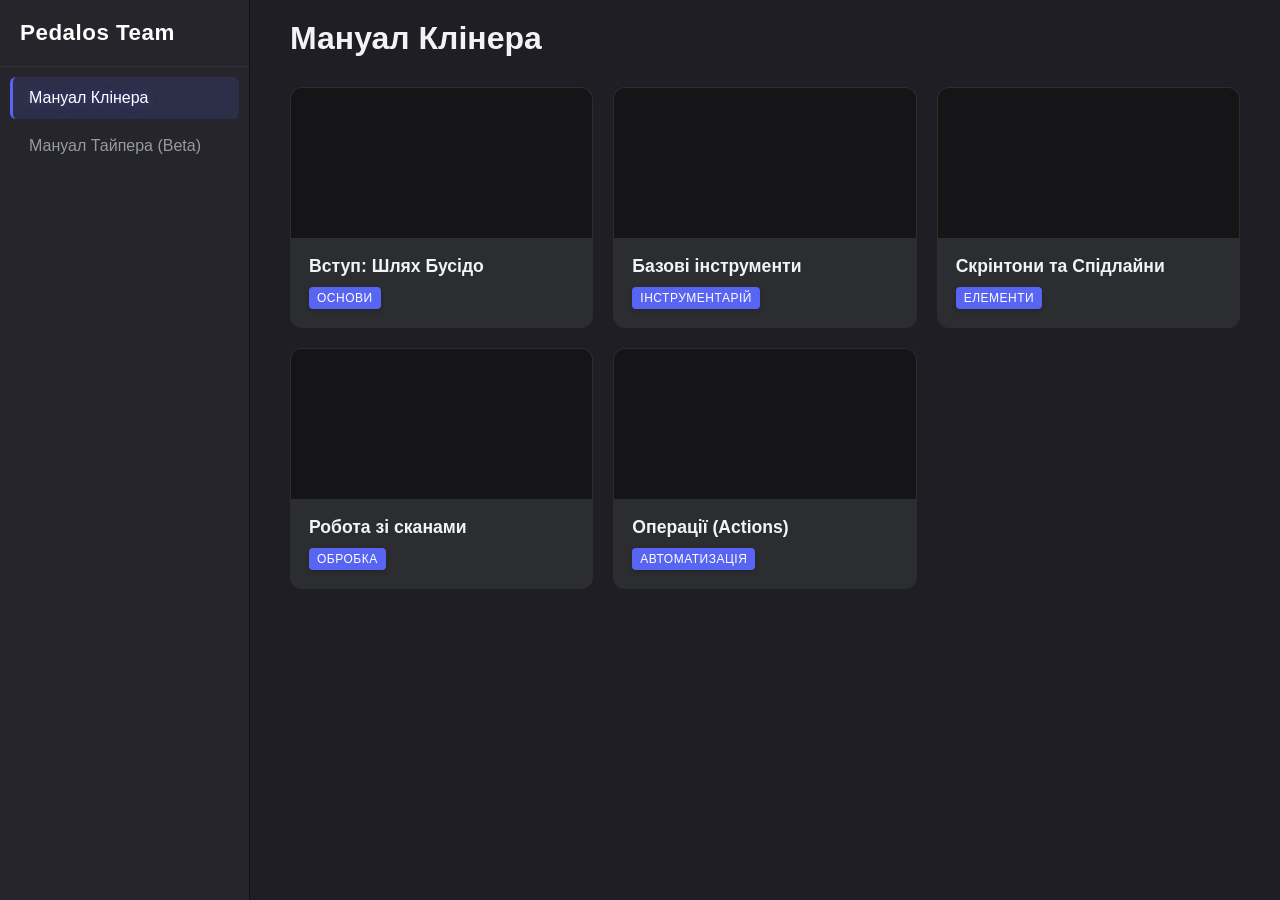
==== index.html @ a21ffb4d "Add files via upload" ====
<!DOCTYPE html>
<html lang="uk">
<head>
    <meta charset="UTF-8">
    <meta name="viewport" content="width=device-width, initial-scale=1.0">
    <!-- ПРАВКА: Заголовок вкладки -->
    <title>Мануал ЧБ-Клінерів</title>
    <link rel="stylesheet" href="style.css">
</head>
<body>

    <div class="app-container">
        <!-- Ліва панель -->
        <aside class="sidebar">
            <div class="sidebar-header">
                <!-- ПРАВКА: Назва команди -->
                <h2>Pedalos Team</h2>
            </div>
            <nav id="role-list" class="nav-list">
                <!-- Сюди JS додасть: "Мануал Клінера", "Мануал Тайпера" і т.д. -->
            </nav>
        </aside>

        <!-- Головна область -->
        <main class="main-content">
            <header class="top-bar">
                <h1 id="page-title">Оберіть мануал зліва</h1>
            </header>
            
            <div id="guides-grid" class="cards-grid">
                <!-- Картки розділів (Вступ, Інструменти) з'являться тут -->
            </div>
        </main>
    </div>

    <!-- Модальне вікно -->
    <div id="guide-modal" class="modal-overlay hidden">
        <div class="modal-window">
            <button class="close-btn" onclick="closeModal()">✕</button>
            <div class="modal-content" id="modal-body">
                <!-- Контент -->
            </div>
        </div>
    </div>

    <script>
        // ==========================================
        // БАЗА ДАНИХ (Оновлена структура)
        // ==========================================
        
        // Тут ми описуємо самі Ролі (щоб кнопки в меню гарно називалися)
        const rolesConfig = {
            'cleaner': 'Мануал Клінера',
            'typer': 'Мануал Тайпера (Beta)', // Приклад масштабування
            'translator': 'Мануал Перекладача (Beta)' // Приклад
        };

        const guidesData = [
            // --- ГАЙДИ ДЛЯ КЛІНЕРА ---
            {
                id: 1,
                role: 'cleaner', // ЦЕЙ ПАРАМЕТР ВИЗНАЧАЄ, В ЯКІЙ ВКЛАДЦІ БУДЕ ГАЙД
                title: "Вступ: Шлях Бусідо",
                category: "Основи",
                previewImage: "intro_preview.png", 
                content: [
                    // ПРАВКА: Заголовок у контенті
                    { type: 'header', text: "Мануал ЧБ-Клінерів" },
                    { type: 'text', text: "Вітаю тебе на шляху бусідо сучасності! Цей мануал створено, щоб спростити твоє навчання мистецтву ретуші чорно-білих сторінок." },
                    // ПРАВКА: Автори
                    { type: 'info', text: "Автори: Forgolka, Gemini 3 Pro" },
                    { type: 'subheader', text: "Зміст курсу:" },
                    { type: 'list', items: [
                        "Базові інструменти",
                        "Базові елементи (скрінтони, спідлайни)",
                        "Робота зі сканами",
                        "Операції (Actions)"
                    ]}
                ]
            },
            {
                id: 2,
                role: 'cleaner',
                title: "Базові інструменти",
                category: "Інструментарій",
                previewImage: "tools_preview.png",
                content: [
                    { type: 'header', text: "Базові інструменти Photoshop" },
                    { type: 'text', text: "Тут зібрані основні інструменти, необхідні для кліну. При наведенні курсору на інструмент у Photoshop відображається його гаряча клавіша." },
                    
                    { type: 'subheader', text: "Переміщення та Трансформація" },
                    { type: 'image', src: "tool_move.png", alt: "Інструмент переміщення" },
                    { type: 'text', text: "Використовується для копіювання елементів (через Alt) та їх переміщення." },
                    { type: 'text', text: "<b>Ctrl+T</b> — вмикає вільне трансформування (поворот, розтягування)." },

                    { type: 'subheader', text: "Виділення" },
                    { type: 'image', src: "tool_select.png", alt: "Інструменти виділення" },
                    { type: 'text', text: "Прямокутна область, Ласо, Чарівна паличка. Використовуються для обмеження робочої області або копіювання ділянок." },

                    { type: 'subheader', text: "Пензлі та Штамп" },
                    { type: 'image', src: "tool_brush.png", alt: "Пензель" },
                    { type: 'text', text: "Рекомендуємо змінити гарячу клавішу пензля на <b>A</b>. Використовуйте жорсткий круглий пензель та пензель з рваними краями." },
                    
                    { type: 'subheader', text: "Штамп (S)" },
                    { type: 'image', src: "tool_stamp.png", alt: "Штамп" },
                    { type: 'text', text: "Базовий інструмент. Затисніть Alt, щоб взяти зразок, і малюйте, щоб закрити текст або відновити фон." }
                ]
            },
             {
                id: 3,
                role: 'cleaner',
                title: "Скрінтони та Спідлайни",
                category: "Елементи",
                previewImage: "screentone_preview.png",
                content: [
                     { type: 'header', text: "Робота зі Скрінтонами" },
                    { type: 'text', text: "Скрінтони — це візерунки з крапок, що створюють ілюзію сірого кольору. Головне правило: якщо скрінтон дрібний, його можна замінити градієнтом. Якщо великий — треба відновлювати візерунок." },
                    { type: 'subheader', text: "Як відновлювати:" },
                    { type: 'list', items: [
                        "1. Затиснути Alt і вибрати зразок цілого скрінтону.",
                        "2. Зміститися на потрібну відстань.",
                        "3. Зафарбовувати, періодично відпускаючи кнопку миші."
                    ]},
                    { type: 'image', src: "screentone_example.png", alt: "Приклад скрінтону" },

                    { type: 'header', text: "Спідлайни (Лінії руху)" },
                    { type: 'text', text: "Лінії для передачі динаміки. Найпростіший спосіб — використовувати інструмент 'Лінія' в режимі пікселів." },
                    { type: 'image', src: "speedlines_example.png", alt: "Спідлайни" },
                    { type: 'text', text: "Алгоритм: Зафарбувати текст білим -> Виділити область -> Створити новий шар -> Малювати лінії інструментом Line Tool." }
                ]
            },
            {
                id: 4,
                role: 'cleaner',
                title: "Робота зі сканами",
                category: "Обробка",
                previewImage: "scans_preview.png",
                content: [
                    { type: 'header', text: "Підготовка сторінки (Levels)" },
                    { type: 'text', text: "Щоб зробити чорний колір насиченим, а білий — чистим без шуму, використовуємо 'Рівні' (Levels)." },
                    { type: 'list', items: [
                        "1. Переведіть зображення в режим Grayscale (Градації сірого).",
                        "2. Відкрийте Levels (Ctrl+L).",
                        "3. Підтягніть чорний повзунок (лівий) вправо, щоб затемнити тіні.",
                        "4. Підтягніть білий повзунок (правий) вліво, щоб прибрати 'бруд' на папері."
                    ]},
                    { type: 'image', src: "levels_settings.png", alt: "Налаштування рівнів" }
                ]
            },
            {
                id: 5,
                role: 'cleaner',
                title: "Операції (Actions)",
                category: "Автоматизація",
                previewImage: "actions_preview.png",
                content: [
                    { type: 'header', text: "Прискорення роботи" },
                    { type: 'text', text: "Операції дозволяють записати послідовність дій і виконувати їх однією кнопкою (наприклад, F2)." },
                    { type: 'subheader', text: "Корисні операції:" },
                    { type: 'list', items: [
                        "<b>Bubble Mask:</b> Швидке очищення баблу від сміття після виділення чарівною паличкою.",
                        "<b>Levels:</b> Автоматичне застосування налаштувань контрасту.",
                        "<b>Save & Close:</b> Збереження і закриття файлу."
                    ]},
                    { type: 'image', src: "actions_panel.png", alt: "Панель операцій" }
                ]
            },

            // --- ПРИКЛАД: ГАЙДИ ДЛЯ ТАЙПЕРА (Щоб показати, як це працює) ---
            {
                id: 101,
                role: 'typer',
                title: "Вступ до Тайпу",
                category: "Основи",
                previewImage: "",
                content: [
                    { type: 'header', text: "Мануал Тайпера" },
                    { type: 'text', text: "Тут буде гайд про шрифти." }
                ]
            }
        ];

        // ==========================================
        // ЛОГІКА РОБОТИ
        // ==========================================

        const gridContainer = document.getElementById('guides-grid');
        const modal = document.getElementById('guide-modal');
        const modalBody = document.getElementById('modal-body');
        const navList = document.getElementById('role-list');
        const pageTitle = document.getElementById('page-title');

        // 1. Рендер навігації (РОЛІ)
        function renderNav() {
            // Отримуємо унікальні ролі, які є в базі даних
            const availableRoles = [...new Set(guidesData.map(g => g.role))];
            
            availableRoles.forEach(roleKey => {
                const btn = document.createElement('div');
                btn.className = 'nav-item';
                // Беремо красиву назву з конфігу, або просто ключ, якщо назви немає
                btn.textContent = rolesConfig[roleKey] || roleKey;
                btn.onclick = () => selectRole(roleKey, btn);
                
                // Якщо це клінер, робимо активним за замовчуванням
                if (roleKey === 'cleaner') {
                    selectRole('cleaner', btn);
                }
                
                navList.appendChild(btn);
            });
        }

        // 2. Вибір ролі і рендер сітки
        function selectRole(roleKey, btnElement) {
            // Оновлюємо заголовок
            pageTitle.textContent = rolesConfig[roleKey];

            // Підсвітка активної кнопки в меню
            document.querySelectorAll('.nav-item').forEach(el => el.classList.remove('active'));
            if(btnElement) btnElement.classList.add('active');
            else {
                // Якщо функція викликана вручну (при старті), шукаємо кнопку по тексту
                const btns = document.querySelectorAll('.nav-item');
                btns.forEach(b => {
                    if(b.textContent === rolesConfig[roleKey]) b.classList.add('active');
                });
            }

            // Фільтруємо гайди тільки для цієї ролі
            const roleGuides = guidesData.filter(g => g.role === roleKey);
            renderGrid(roleGuides);
        }

        // 3. Рендер карток
        function renderGrid(guides) {
            gridContainer.innerHTML = '';
            
            guides.forEach(guide => {
                const card = document.createElement('div');
                card.className = 'card';
                card.onclick = () => openGuide(guide);
                
                const imgHtml = guide.previewImage 
                    ? `<img src="${guide.previewImage}" alt="${guide.title}" onerror="this.style.display='none'">` 
                    : `<div class="card-placeholder"></div>`;

                card.innerHTML = `
                    <div class="card-image">
                        ${imgHtml}
                    </div>
                    <div class="card-content">
                        <h3 class="card-title">${guide.title}</h3>
                        <span class="card-tag">${guide.category}</span>
                    </div>
                `;
                gridContainer.appendChild(card);
            });
        }

        // 4. Відкриття модального вікна
        function openGuide(guide) {
            modalBody.innerHTML = ''; 
            
            guide.content.forEach(block => {
                let element;
                if (block.type === 'header') {
                    element = document.createElement('h1');
                    element.textContent = block.text;
                } else if (block.type === 'subheader') {
                    element = document.createElement('h2');
                    element.textContent = block.text;
                } else if (block.type === 'text') {
                    element = document.createElement('p');
                    element.innerHTML = block.text;
                } else if (block.type === 'info') {
                    element = document.createElement('div');
                    element.className = 'info-box';
                    element.textContent = block.text;
                } else if (block.type === 'image') {
                    element = document.createElement('img');
                    element.src = block.src;
                    element.className = 'guide-img';
                    element.onerror = function() { this.src = "https://placehold.co/600x300?text=Зображення"; }
                } else if (block.type === 'list') {
                    element = document.createElement('ul');
                    block.items.forEach(item => {
                        const li = document.createElement('li');
                        li.textContent = item;
                        element.appendChild(li);
                    });
                }
                if (element) modalBody.appendChild(element);
            });

            modal.classList.remove('hidden');
            document.body.style.overflow = 'hidden';
        }

        function closeModal() {
            modal.classList.add('hidden');
            document.body.style.overflow = 'auto';
        }

        // Ініціалізація
        renderNav();
        // (Клінер вибирається автоматично всередині renderNav)

        modal.onclick = (e) => {
            if (e.target === modal) closeModal();
        }
    </script>
</body>
</html>
---- style.css ----
:root {
    --bg-app: #1e1e24;
    --bg-sidebar: #25252b;
    --bg-card: #2b2d31;
    --bg-modal: #313338;
    --text-main: #f2f3f5;
    --text-muted: #949ba4;
    --accent: #5865f2;     /* Основний колір (Blurple) */
    --accent-glow: rgba(88, 101, 242, 0.6); /* Колір для світіння */
    --radius: 12px;
}

* {
    box-sizing: border-box;
    margin: 0;
    padding: 0;
    font-family: 'Segoe UI', Tahoma, Geneva, Verdana, sans-serif;
}

body {
    background-color: var(--bg-app);
    color: var(--text-main);
    height: 100vh;
    overflow: hidden;
}

.app-container {
    display: flex;
    height: 100%;
}

/* Sidebar */
.sidebar {
    width: 250px;
    background-color: var(--bg-sidebar);
    display: flex;
    flex-direction: column;
    border-right: 1px solid #111;
    flex-shrink: 0;
}

.sidebar-header {
    padding: 20px;
    border-bottom: 1px solid #333;
}
/* ПРАВКА: Стиль заголовка Pedalos Team */
.sidebar-header h2 {
    font-size: 1.4rem;
    font-weight: 800;
    color: #fff;
    letter-spacing: 0.5px;
}

.nav-list {
    padding: 10px;
    overflow-y: auto;
}

.nav-item {
    padding: 12px 16px;
    margin-bottom: 6px;
    border-radius: 6px;
    cursor: pointer;
    color: var(--text-muted);
    font-weight: 500;
    transition: all 0.2s ease;
    border-left: 3px solid transparent;
}

.nav-item:hover {
    background-color: rgba(255,255,255,0.05);
    color: var(--text-main);
}

.nav-item.active {
    background-color: rgba(88, 101, 242, 0.15);
    color: #fff;
    border-left: 3px solid var(--accent);
    text-shadow: 0 0 10px rgba(88, 101, 242, 0.4); /* Легке світіння тексту активної вкладки */
}

/* Main Content */
.main-content {
    flex-grow: 1;
    padding: 20px 40px;
    overflow-y: auto;
}

.top-bar {
    margin-bottom: 30px;
}

#page-title {
    font-size: 2rem;
    font-weight: 700;
}

/* --- GLOWING CARDS (ОНОВЛЕНО) --- */
.cards-grid {
    display: grid;
    grid-template-columns: repeat(auto-fill, minmax(280px, 1fr));
    gap: 20px;
}

.card {
    background-color: var(--bg-card);
    border-radius: var(--radius);
    overflow: hidden;
    cursor: pointer;
    border: 1px solid transparent; /* Рамка для майбутнього світіння */
    
    /* Анімація переходу для всіх властивостей */
    transition: transform 0.3s cubic-bezier(0.25, 0.8, 0.25, 1), 
                box-shadow 0.3s ease,
                border-color 0.3s ease;
    
    position: relative;
    z-index: 1;
}

/* Ефект наведення (СВІТІННЯ) */
.card:hover {
    transform: translateY(-6px); /* Піднімається вище */
    z-index: 2;
    
    /* Основна магія світіння */
    border-color: var(--accent);
    box-shadow: 
        0 10px 20px rgba(0,0,0,0.3), /* Тінь знизу */
        0 0 15px var(--accent-glow), /* Внутрішнє/зовнішнє світіння кольором акценту */
        0 0 30px rgba(88, 101, 242, 0.2); /* Далеке розсіяне світіння */
}

.card-image {
    height: 150px;
    background-color: #1a1a1d;
    display: flex;
    align-items: center;
    justify-content: center;
    overflow: hidden;
    position: relative;
}

.card-image::after {
    /* Легке затемнення картинки, яке зникає при наведенні */
    content: '';
    position: absolute;
    top: 0; left: 0; right: 0; bottom: 0;
    background: rgba(0,0,0,0.2);
    transition: 0.3s;
}

.card:hover .card-image::after {
    background: rgba(0,0,0,0);
}

.card-image img {
    width: 100%;
    height: 100%;
    object-fit: cover;
}

.card-content {
    padding: 18px;
}

.card-title {
    font-size: 1.1rem;
    margin-bottom: 10px;
    font-weight: 600;
}

.card-tag {
    font-size: 0.75rem;
    text-transform: uppercase;
    letter-spacing: 0.5px;
    color: #fff;
    background: var(--accent);
    padding: 4px 8px;
    border-radius: 4px;
    display: inline-block;
    box-shadow: 0 2px 5px rgba(0,0,0,0.2);
}

/* Modal */
.modal-overlay {
    position: fixed;
    top: 0; left: 0; width: 100%; height: 100%;
    background: rgba(0, 0, 0, 0.8);
    display: flex; align-items: center; justify-content: center;
    z-index: 1000;
    backdrop-filter: blur(8px); /* Сильніший блюр фону */
    opacity: 1; transition: opacity 0.3s;
}

.modal-overlay.hidden {
    opacity: 0; pointer-events: none;
}

.modal-window {
    width: 850px;
    max-width: 90%;
    height: 85vh;
    background-color: var(--bg-modal);
    border-radius: 16px;
    box-shadow: 0 25px 80px rgba(0,0,0,0.6);
    position: relative;
    display: flex; flex-direction: column;
    border: 1px solid #444;
}

.close-btn {
    position: absolute; top: 15px; right: 20px;
    background: none; border: none; color: var(--text-muted);
    font-size: 28px; cursor: pointer; z-index: 10; transition: 0.2s;
}

.close-btn:hover { color: #fff; transform: scale(1.1); }

.modal-content {
    padding: 40px; overflow-y: auto; flex-grow: 1;
    color: #dbdee1; line-height: 1.7;
}

.modal-content h1 {
    font-size: 2.2rem; margin-bottom: 20px; color: #fff;
    border-bottom: 3px solid var(--accent); padding-bottom: 15px;
}

.info-box {
    background-color: rgba(88, 101, 242, 0.1);
    border-left: 4px solid var(--accent);
    padding: 15px; margin-bottom: 25px; border-radius: 4px;
    font-size: 0.95rem;
}

.guide-img {
    max-width: 100%; border-radius: 8px; margin: 20px 0;
    box-shadow: 0 5px 15px rgba(0,0,0,0.3);
}

/* Scrollbar */
::-webkit-scrollbar { width: 8px; }
::-webkit-scrollbar-track { background: #2b2d31; }
::-webkit-scrollbar-thumb { background: #1a1a1d; border-radius: 4px; }
::-webkit-scrollbar-thumb:hover { background: var(--accent); }
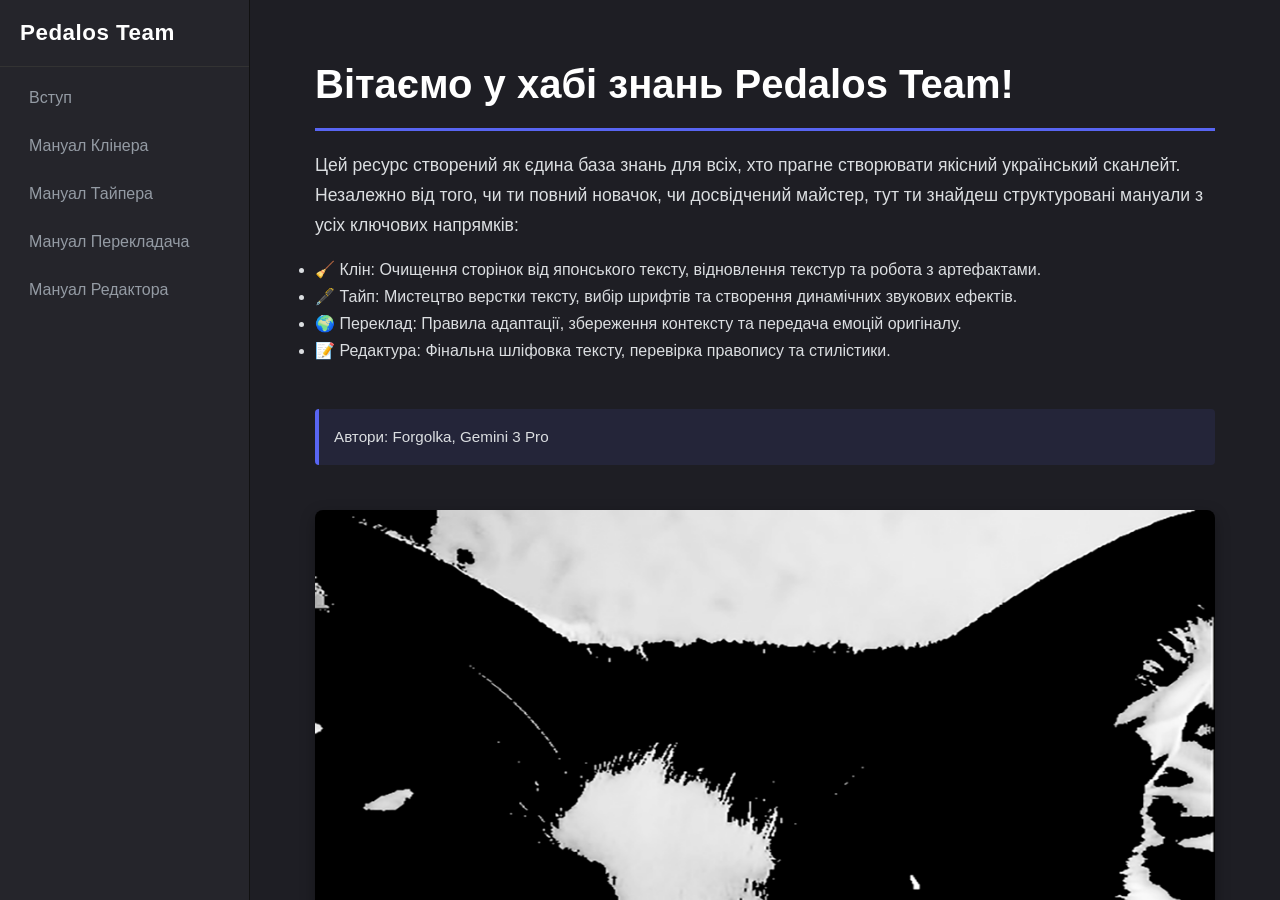
==== commit 575f81b9: "Add files via upload" ====
--- a/index.html
+++ b/index.html
@@ -4,7 +4,8 @@
     <meta charset="UTF-8">
     <meta name="viewport" content="width=device-width, initial-scale=1.0">
     <!-- ПРАВКА: Заголовок вкладки -->
-    <title>Мануал ЧБ-Клінерів</title>
+    <title>Pedalos Team Guides</title>
+    <link rel="icon" href="logo.png" type="image/png">
     <link rel="stylesheet" href="style.css">
 </head>
 <body>
@@ -30,6 +31,7 @@
             <div id="guides-grid" class="cards-grid">
                 <!-- Картки розділів (Вступ, Інструменти) з'являться тут -->
             </div>
+            <div id="static-content" class="static-page hidden"></div>
         </main>
     </div>
 
@@ -45,39 +47,36 @@
 
     <script>
         // ==========================================
-        // БАЗА ДАНИХ (Оновлена структура)
+        // БАЗА ДАНИХ
         // ==========================================
         
-        // Тут ми описуємо самі Ролі (щоб кнопки в меню гарно називалися)
         const rolesConfig = {
+            'intro': 'Вступ',
             'cleaner': 'Мануал Клінера',
-            'typer': 'Мануал Тайпера (Beta)', // Приклад масштабування
-            'translator': 'Мануал Перекладача (Beta)' // Приклад
+            'typer': 'Мануал Тайпера',
+            'translator': 'Мануал Перекладача',
+            'editor': 'Мануал Редактора',
         };
 
+        // Текст для сторінки Вступу
+        const introContentData = [
+            { type: 'header', text: "Вітаємо у хабі знань Pedalos Team!" },
+            { type: 'text', text: "Цей ресурс створений як єдина база знань для всіх, хто прагне створювати якісний український сканлейт. Незалежно від того, чи ти повний новачoк, чи досвідчений майстер, тут ти знайдеш структуровані мануали з усіх ключових напрямків:" },
+            { type: 'list', items: [
+                        "🧹 Клін: Очищення сторінок від японського тексту, відновлення текстур та робота з артефактами.",
+                        "🖋️ Тайп: Мистецтво верстки тексту, вибір шрифтів та створення динамічних звукових ефектів.",
+                        "🌍 Переклад: Правила адаптації, збереження контексту та передача емоцій оригіналу.",
+                        "📝 Редактура: Фінальна шліфовка тексту, перевірка правопису та стилістики."
+                    ]},
+            { type: 'text', text: "<br>"},
+            { type: 'info', text: "Автори: Forgolka, Gemini 3 Pro" },
+            { type: 'image', src: "team_cover.png" }, 
+            { type: 'info', text: "Навчайтеся, вдосконалюйте навички та допомагайте нам робити український контент кращим. Приємного читання! Оберіть свою роль у меню зліва, щоб почати навчання." },
+        ];
+
+        // Картки гайдів
         const guidesData = [
             // --- ГАЙДИ ДЛЯ КЛІНЕРА ---
-            {
-                id: 1,
-                role: 'cleaner', // ЦЕЙ ПАРАМЕТР ВИЗНАЧАЄ, В ЯКІЙ ВКЛАДЦІ БУДЕ ГАЙД
-                title: "Вступ: Шлях Бусідо",
-                category: "Основи",
-                previewImage: "intro_preview.png", 
-                content: [
-                    // ПРАВКА: Заголовок у контенті
-                    { type: 'header', text: "Мануал ЧБ-Клінерів" },
-                    { type: 'text', text: "Вітаю тебе на шляху бусідо сучасності! Цей мануал створено, щоб спростити твоє навчання мистецтву ретуші чорно-білих сторінок." },
-                    // ПРАВКА: Автори
-                    { type: 'info', text: "Автори: Forgolka, Gemini 3 Pro" },
-                    { type: 'subheader', text: "Зміст курсу:" },
-                    { type: 'list', items: [
-                        "Базові інструменти",
-                        "Базові елементи (скрінтони, спідлайни)",
-                        "Робота зі сканами",
-                        "Операції (Actions)"
-                    ]}
-                ]
-            },
             {
                 id: 2,
                 role: 'cleaner',
@@ -87,20 +86,16 @@
                 content: [
                     { type: 'header', text: "Базові інструменти Photoshop" },
                     { type: 'text', text: "Тут зібрані основні інструменти, необхідні для кліну. При наведенні курсору на інструмент у Photoshop відображається його гаряча клавіша." },
-                    
                     { type: 'subheader', text: "Переміщення та Трансформація" },
                     { type: 'image', src: "tool_move.png", alt: "Інструмент переміщення" },
                     { type: 'text', text: "Використовується для копіювання елементів (через Alt) та їх переміщення." },
                     { type: 'text', text: "<b>Ctrl+T</b> — вмикає вільне трансформування (поворот, розтягування)." },
-
                     { type: 'subheader', text: "Виділення" },
                     { type: 'image', src: "tool_select.png", alt: "Інструменти виділення" },
                     { type: 'text', text: "Прямокутна область, Ласо, Чарівна паличка. Використовуються для обмеження робочої області або копіювання ділянок." },
-
                     { type: 'subheader', text: "Пензлі та Штамп" },
                     { type: 'image', src: "tool_brush.png", alt: "Пензель" },
                     { type: 'text', text: "Рекомендуємо змінити гарячу клавішу пензля на <b>A</b>. Використовуйте жорсткий круглий пензель та пензель з рваними краями." },
-                    
                     { type: 'subheader', text: "Штамп (S)" },
                     { type: 'image', src: "tool_stamp.png", alt: "Штамп" },
                     { type: 'text', text: "Базовий інструмент. Затисніть Alt, щоб взяти зразок, і малюйте, щоб закрити текст або відновити фон." }
@@ -158,26 +153,132 @@
                     { type: 'text', text: "Операції дозволяють записати послідовність дій і виконувати їх однією кнопкою (наприклад, F2)." },
                     { type: 'subheader', text: "Корисні операції:" },
                     { type: 'list', items: [
-                        "<b>Bubble Mask:</b> Швидке очищення баблу від сміття після виділення чарівною паличкою.",
-                        "<b>Levels:</b> Автоматичне застосування налаштувань контрасту.",
-                        "<b>Save & Close:</b> Збереження і закриття файлу."
+                        "Bubble Mask: Швидке очищення баблу від сміття після виділення чарівною паличкою.",
+                        "Levels: Автоматичне застосування налаштувань контрасту.",
+                        "Save & Close: Збереження і закриття файлу."
                     ]},
                     { type: 'image', src: "actions_panel.png", alt: "Панель операцій" }
                 ]
             },
 
-            // --- ПРИКЛАД: ГАЙДИ ДЛЯ ТАЙПЕРА (Щоб показати, як це працює) ---
+            // --- ГАЙДИ ДЛЯ ТАЙПЕРА ---
             {
                 id: 101,
                 role: 'typer',
-                title: "Вступ до Тайпу",
+                title: "Основи та Інструментарій",
                 category: "Основи",
-                previewImage: "",
-                content: [
-                    { type: 'header', text: "Мануал Тайпера" },
-                    { type: 'text', text: "Тут буде гайд про шрифти." }
-                ]
-            }
+                previewImage: "", 
+                content: [
+                    { type: 'header', text: "Основи Тайпу" },
+                    { type: 'text', text: "<b>Тайпер</b> — людина, що вносить текст на сторінки манґи. Головна ціль — зберегти читабельність та естетику оригіналу, адаптувавши її під українську мову." },
+                    { type: 'subheader', text: "Інструменти Photoshop" },
+                    { type: 'list', items: [
+                        "<b>Горизонтальний текст (T):</b> Точковий текст (один клік) використовується для звуків. Текст абзацу (виділення області) — для баблів.",
+                        "<b>Панель «Символ»:</b> Налаштування шрифту, розміру (кеглю), інтерліньяжу та кольору. Обов'язково вмикайте згладжування (Smooth/Sharp).",
+                        "<b>Панель «Абзац»:</b> Налаштування вирівнювання по центру, відступів та увімкнення автоматичних переносів."
+                    ]}
+                ]
+            },
+            {
+                id: 102,
+                role: 'typer',
+                title: "Шрифти та Переноси",
+                category: "Робота з текстом",
+                previewImage: "", 
+                content: [
+                    { type: 'header', text: "Шрифти та Розміри" },
+                    { type: 'text', text: "Скажи 'Ні' стандартним шрифтам (Arial, Times New Roman, Comic Sans). Використовуйте коміксні шрифти (напр., Wild Words, HushHush). На сторінці має бути не більше трьох різних шрифтів." },
+                    { type: 'list', items: [
+                        "Розмір (кегль) має бути стабільним (база 15-18pt). Не заповнюйте весь простір бульбашки гігантським текстом.",
+                        "Якщо в оригіналі текст жирний (bold) — українською він теж має бути жирним."
+                    ]},
+                    { type: 'subheader', text: "Переноси" },
+                    { type: 'text', text: "Намагайтеся уникати переносів, але якщо без них ніяк — увімкніть автоматичні (у панелі «Символ» має стояти українська мова). Основні правила:" },
+                    { type: 'list', items: [
+                        "Переноси робляться за складами.",
+                        "Не можна розривати 'дж', 'дз', якщо вони позначають один звук (але можна на межі префікса і кореня: під-жив-ляти).",
+                        "Апостроф і м'який знак не відокремлюються від попередньої літери (кіль-це).",
+                        "Не відривайте ініціали від прізвища (М. Т. Рильський)."
+                    ]}
+                ]
+            },
+            {
+                id: 103,
+                role: 'typer',
+                title: "Розташування тексту в баблах",
+                category: "Верстка",
+                previewImage: "", 
+                content: [
+                    { type: 'header', text: "Форма та Центрування" },
+                    { type: 'text', text: "Текст завжди має бути центровано розміщений (не по лівому чи правому краю, а по центру)." },
+                    { type: 'list', items: [
+                        "<b>Форма:</b> Форма тексту має збігатися з формою бульбашки (в еліпс — еліпс, у прямокутник — прямокутник).",
+                        "<b>Відступи:</b> Ніколи не торкайтеся кордонів бульбашки! Залишайте відстань щонайменше в одну літеру.",
+                        "<b>Центр мас:</b> Якщо хмаринка обрізана кадруванням, шукайте її геометричний «центр мас» або застосовуйте «метод площин» (площа порожнечі має бути візуально рівною з усіх боків).",
+                        "<b>Здвоєні хмарки:</b> Ніколи не пишіть суцільним текстом у двох хмарках одночасно. В кожній має бути свій текст."
+                    ]}
+                ]
+            },
+            {
+                id: 104,
+                role: 'typer',
+                title: "Пунктуація",
+                category: "Правила мови",
+                previewImage: "", 
+                content: [
+                    { type: 'header', text: "Українська пунктуація" },
+                    { type: 'text', text: "Ми робимо переклад українською мовою, тому не лишайте японські чи англійські знаки. Стирайте їх і пишіть вашим шрифтом." },
+                    { type: 'list', items: [
+                        "Увімкніть «висячу пунктуацію» (Roman Hanging Punctuation) у налаштуваннях Абзацу.",
+                        "Використовуйте символ трикрапки [...], а не три окремі крапки.",
+                        "Знак питання завжди має більший пріоритет: правильно ставити [?..] або [?!..] (не [..?] чи [!?]).",
+                        "Тире завжди виділяється пробілами з обох сторін, дефіс — ні."
+                    ]}
+                ]
+            },
+            {
+                id: 105,
+                role: 'typer',
+                title: "Звуки та Ефекти",
+                category: "Оформлення",
+                previewImage: "", 
+                content: [
+                    { type: 'header', text: "Робота зі звуками" },
+                    { type: 'text', text: "Звуки робляться точковим текстом. Для кращої видимості на фоні завжди додавайте ефект «Обведення» (Stroke) через стилі шару." },
+                    { type: 'subheader', text: "Деформація та Градієнти" },
+                    { type: 'list', items: [
+                        "<b>Деформація:</b> Натисніть Ctrl+T та виберіть іконку дуги зверху. Використовуйте режими «Дуга» або «Хвиля» для передачі руху.",
+                        "<b>Градієнт:</b> Створіть шар із градієнтом, помістіть його над текстом звуку і натисніть «Створити відсічну маску» (Clipping Mask).",
+                        "<b>Перспектива (вивіски, екрани):</b> Растеризуйте шар із текстом -> скопіюйте (Ctrl+C) -> відкрийте Фільтр «Виправлення перспективи» -> створіть сітку-площину -> вставте текст (Ctrl+V) і підженіть розмір."
+                    ]}
+                ]
+            },
+            {
+                id: 201,
+                role: 'translator',
+                title: "Тест",
+                category: "Тест",
+                previewImage: "test_preview.png",
+                content: [
+                    { type: 'header', text: "Прискорення роботи" },
+                    { type: 'text', text: "Операції дозволяють записати послідовність дій і виконувати їх однією кнопкою (наприклад, F2)." },
+                    { type: 'subheader', text: "Корисні операції:" },
+                    { type: 'image', src: "actions_panel.png", alt: "Панель операцій" }
+                ]
+            },
+            {
+                id: 301,
+                role: 'editor',
+                title: "Тест",
+                category: "Тест",
+                previewImage: "test_preview.png",
+                content: [
+                    { type: 'header', text: "Прискорення роботи" },
+                    { type: 'text', text: "Операції дозволяють записати послідовність дій і виконувати їх однією кнопкою (наприклад, F2)." },
+                    { type: 'subheader', text: "Корисні операції:" },
+                    { type: 'image', src: "actions_panel.png", alt: "Панель операцій" }
+                ]
+            },
         ];
 
         // ==========================================
@@ -185,54 +286,77 @@
         // ==========================================
 
         const gridContainer = document.getElementById('guides-grid');
+        const staticContainer = document.getElementById('static-content');
         const modal = document.getElementById('guide-modal');
         const modalBody = document.getElementById('modal-body');
         const navList = document.getElementById('role-list');
         const pageTitle = document.getElementById('page-title');
 
-        // 1. Рендер навігації (РОЛІ)
+        // 1. РЕНДЕР НАВІГАЦІЇ
         function renderNav() {
-            // Отримуємо унікальні ролі, які є в базі даних
-            const availableRoles = [...new Set(guidesData.map(g => g.role))];
+            // ВАЖЛИВА ПРАВКА: Додаємо 'intro' вручну на початок списку
+            // А потім добираємо інші ролі з карток
+            const guidesRoles = [...new Set(guidesData.map(g => g.role))];
+            const availableRoles = ['intro', ...guidesRoles];
             
             availableRoles.forEach(roleKey => {
                 const btn = document.createElement('div');
                 btn.className = 'nav-item';
-                // Беремо красиву назву з конфігу, або просто ключ, якщо назви немає
                 btn.textContent = rolesConfig[roleKey] || roleKey;
                 btn.onclick = () => selectRole(roleKey, btn);
-                
-                // Якщо це клінер, робимо активним за замовчуванням
-                if (roleKey === 'cleaner') {
-                    selectRole('cleaner', btn);
+                if (roleKey === 'intro') {
+                    selectRole('intro', btn);
                 }
-                
                 navList.appendChild(btn);
             });
-        }
-
-        // 2. Вибір ролі і рендер сітки
+
+            // Автоматично обираємо Вступ при завантаженні
+            // Знаходимо першу кнопку (це Вступ) і клікаємо на неї
+            const firstBtn = navList.firstChild;
+            if (firstBtn) selectRole('intro', firstBtn);
+        }
+
+        // 2. ВИБІР РОЛІ (Функція перемикання)
         function selectRole(roleKey, btnElement) {
-            // Оновлюємо заголовок
-            pageTitle.textContent = rolesConfig[roleKey];
-
-            // Підсвітка активної кнопки в меню
+            // Оновлюємо заголовок (для Intro ховаємо його)
+            if (roleKey === 'intro') {
+                pageTitle.style.display = 'none';
+            } else {
+                pageTitle.style.display = 'block';
+                pageTitle.textContent = rolesConfig[roleKey];
+            }
+
+            // Підсвітка кнопок
             document.querySelectorAll('.nav-item').forEach(el => el.classList.remove('active'));
             if(btnElement) btnElement.classList.add('active');
             else {
-                // Якщо функція викликана вручну (при старті), шукаємо кнопку по тексту
+                // Якщо функція викликана не кліком, а автоматично
                 const btns = document.querySelectorAll('.nav-item');
                 btns.forEach(b => {
                     if(b.textContent === rolesConfig[roleKey]) b.classList.add('active');
                 });
             }
 
-            // Фільтруємо гайди тільки для цієї ролі
-            const roleGuides = guidesData.filter(g => g.role === roleKey);
-            renderGrid(roleGuides);
-        }
-
-        // 3. Рендер карток
+            // ПЕРЕМИКАННЯ РЕЖИМІВ
+            if (roleKey === 'intro') {
+                // Ховаємо сітку, показуємо текст
+                gridContainer.classList.add('hidden'); 
+                staticContainer.classList.remove('hidden');
+                
+                // Малюємо Вступ
+                renderContent(staticContainer, introContentData);
+                
+            } else {
+                // Ховаємо текст, показуємо сітку
+                staticContainer.classList.add('hidden');
+                gridContainer.classList.remove('hidden');
+                
+                const roleGuides = guidesData.filter(g => g.role === roleKey);
+                renderGrid(roleGuides);
+            }
+        }
+
+        // 3. РЕНДЕР СІТКИ КАРТОК
         function renderGrid(guides) {
             gridContainer.innerHTML = '';
             
@@ -258,11 +382,12 @@
             });
         }
 
-        // 4. Відкриття модального вікна
-        function openGuide(guide) {
-            modalBody.innerHTML = ''; 
+        // 4. УНІВЕРСАЛЬНА ФУНКЦІЯ ДЛЯ КОНТЕНТУ
+        // Малює блоки тексту і в модалці, і у вступі
+        function renderContent(container, contentArray) {
+            container.innerHTML = ''; 
             
-            guide.content.forEach(block => {
+            contentArray.forEach(block => {
                 let element;
                 if (block.type === 'header') {
                     element = document.createElement('h1');
@@ -281,18 +406,23 @@
                     element = document.createElement('img');
                     element.src = block.src;
                     element.className = 'guide-img';
-                    element.onerror = function() { this.src = "https://placehold.co/600x300?text=Зображення"; }
+                    element.onerror = function() {
+                        this.src = "https://placehold.co/600x300?text=Зображення+відсутнє"; }
                 } else if (block.type === 'list') {
                     element = document.createElement('ul');
                     block.items.forEach(item => {
                         const li = document.createElement('li');
-                        li.textContent = item;
+                        li.innerHTML = item; // Дозволяє теги всередині списку
                         element.appendChild(li);
                     });
                 }
-                if (element) modalBody.appendChild(element);
+                if (element) container.appendChild(element);
             });
-
+        }
+
+        // 5. ВІДКРИТТЯ МОДАЛКИ (Гайд)
+        function openGuide(guide) {
+            renderContent(modalBody, guide.content);
             modal.classList.remove('hidden');
             document.body.style.overflow = 'hidden';
         }
@@ -301,14 +431,15 @@
             modal.classList.add('hidden');
             document.body.style.overflow = 'auto';
         }
-
-        // Ініціалізація
-        renderNav();
-        // (Клінер вибирається автоматично всередині renderNav)
-
+        
+        // Закриття по кліку на фон
         modal.onclick = (e) => {
             if (e.target === modal) closeModal();
         }
+
+        // ЗАПУСК
+        renderNav();
+
     </script>
 </body>
 </html>
--- a/style.css
+++ b/style.css
@@ -243,4 +243,43 @@
 ::-webkit-scrollbar { width: 8px; }
 ::-webkit-scrollbar-track { background: #2b2d31; }
 ::-webkit-scrollbar-thumb { background: #1a1a1d; border-radius: 4px; }
-::-webkit-scrollbar-thumb:hover { background: var(--accent); }+::-webkit-scrollbar-thumb:hover { background: var(--accent); }
+/* --- СТАТИЧНА СТОРІНКА (ВСТУП) --- */
+.static-page {
+    max-width: 900px; /* Обмежуємо ширину тексту, щоб зручно читати */
+    margin: 0 auto;   /* Центруємо блок */
+    color: #dbdee1;
+    line-height: 1.7;
+    animation: fadeIn 0.4s ease;
+}
+
+.static-page h1 {
+    font-size: 2.5rem;
+    color: #fff;
+    margin-bottom: 20px;
+    border-bottom: 3px solid var(--accent);
+    padding-bottom: 10px;
+}
+
+.static-page h2 {
+    font-size: 1.8rem;
+    margin-top: 40px;
+    margin-bottom: 15px;
+    color: #f2f3f5;
+}
+
+.static-page p {
+    margin-bottom: 15px;
+    font-size: 1.1rem;
+}
+
+/* Прихований блок */
+.hidden {
+    display: none !important;
+}
+
+/* Анімація появи */
+@keyframes fadeIn {
+    from { opacity: 0; transform: translateY(10px); }
+    to { opacity: 1; transform: translateY(0); }
+}
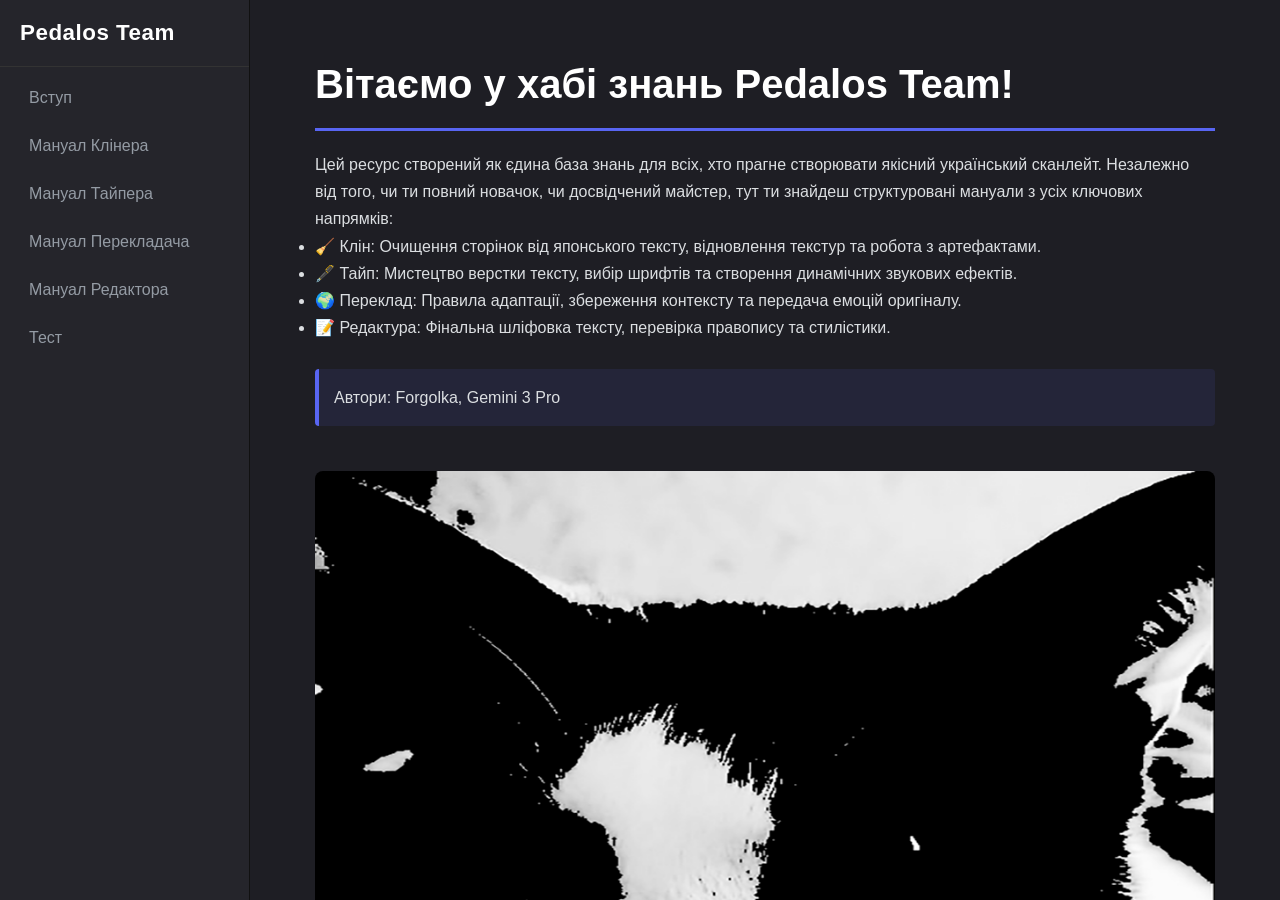
==== commit 18ec2ffa: "Add files via upload" ====
--- a/index.html
+++ b/index.html
@@ -27,7 +27,7 @@
             <header class="top-bar">
                 <h1 id="page-title">Оберіть мануал зліва</h1>
             </header>
-            
+
             <div id="guides-grid" class="cards-grid">
                 <!-- Картки розділів (Вступ, Інструменти) з'являться тут -->
             </div>
@@ -49,28 +49,31 @@
         // ==========================================
         // БАЗА ДАНИХ
         // ==========================================
-        
+
         const rolesConfig = {
             'intro': 'Вступ',
             'cleaner': 'Мануал Клінера',
             'typer': 'Мануал Тайпера',
             'translator': 'Мануал Перекладача',
             'editor': 'Мануал Редактора',
+            'test' : 'Тест',
         };
 
         // Текст для сторінки Вступу
         const introContentData = [
             { type: 'header', text: "Вітаємо у хабі знань Pedalos Team!" },
             { type: 'text', text: "Цей ресурс створений як єдина база знань для всіх, хто прагне створювати якісний український сканлейт. Незалежно від того, чи ти повний новачoк, чи досвідчений майстер, тут ти знайдеш структуровані мануали з усіх ключових напрямків:" },
-            { type: 'list', items: [
-                        "🧹 Клін: Очищення сторінок від японського тексту, відновлення текстур та робота з артефактами.",
-                        "🖋️ Тайп: Мистецтво верстки тексту, вибір шрифтів та створення динамічних звукових ефектів.",
-                        "🌍 Переклад: Правила адаптації, збереження контексту та передача емоцій оригіналу.",
-                        "📝 Редактура: Фінальна шліфовка тексту, перевірка правопису та стилістики."
-                    ]},
-            { type: 'text', text: "<br>"},
+            {
+                type: 'list', items: [
+                    "🧹 Клін: Очищення сторінок від японського тексту, відновлення текстур та робота з артефактами.",
+                    "🖋️ Тайп: Мистецтво верстки тексту, вибір шрифтів та створення динамічних звукових ефектів.",
+                    "🌍 Переклад: Правила адаптації, збереження контексту та передача емоцій оригіналу.",
+                    "📝 Редактура: Фінальна шліфовка тексту, перевірка правопису та стилістики."
+                ]
+            },
+            { type: 'text', text: "<br>" },
             { type: 'info', text: "Автори: Forgolka, Gemini 3 Pro" },
-            { type: 'image', src: "team_cover.png" }, 
+            { type: 'image', src: "team_cover.png" },
             { type: 'info', text: "Навчайтеся, вдосконалюйте навички та допомагайте нам робити український контент кращим. Приємного читання! Оберіть свою роль у меню зліва, щоб почати навчання." },
         ];
 
@@ -101,21 +104,23 @@
                     { type: 'text', text: "Базовий інструмент. Затисніть Alt, щоб взяти зразок, і малюйте, щоб закрити текст або відновити фон." }
                 ]
             },
-             {
+            {
                 id: 3,
                 role: 'cleaner',
                 title: "Скрінтони та Спідлайни",
                 category: "Елементи",
                 previewImage: "screentone_preview.png",
                 content: [
-                     { type: 'header', text: "Робота зі Скрінтонами" },
+                    { type: 'header', text: "Робота зі Скрінтонами" },
                     { type: 'text', text: "Скрінтони — це візерунки з крапок, що створюють ілюзію сірого кольору. Головне правило: якщо скрінтон дрібний, його можна замінити градієнтом. Якщо великий — треба відновлювати візерунок." },
                     { type: 'subheader', text: "Як відновлювати:" },
-                    { type: 'list', items: [
-                        "1. Затиснути Alt і вибрати зразок цілого скрінтону.",
-                        "2. Зміститися на потрібну відстань.",
-                        "3. Зафарбовувати, періодично відпускаючи кнопку миші."
-                    ]},
+                    {
+                        type: 'list', items: [
+                            "1. Затиснути Alt і вибрати зразок цілого скрінтону.",
+                            "2. Зміститися на потрібну відстань.",
+                            "3. Зафарбовувати, періодично відпускаючи кнопку миші."
+                        ]
+                    },
                     { type: 'image', src: "screentone_example.png", alt: "Приклад скрінтону" },
 
                     { type: 'header', text: "Спідлайни (Лінії руху)" },
@@ -133,12 +138,14 @@
                 content: [
                     { type: 'header', text: "Підготовка сторінки (Levels)" },
                     { type: 'text', text: "Щоб зробити чорний колір насиченим, а білий — чистим без шуму, використовуємо 'Рівні' (Levels)." },
-                    { type: 'list', items: [
-                        "1. Переведіть зображення в режим Grayscale (Градації сірого).",
-                        "2. Відкрийте Levels (Ctrl+L).",
-                        "3. Підтягніть чорний повзунок (лівий) вправо, щоб затемнити тіні.",
-                        "4. Підтягніть білий повзунок (правий) вліво, щоб прибрати 'бруд' на папері."
-                    ]},
+                    {
+                        type: 'list', items: [
+                            "1. Переведіть зображення в режим Grayscale (Градації сірого).",
+                            "2. Відкрийте Levels (Ctrl+L).",
+                            "3. Підтягніть чорний повзунок (лівий) вправо, щоб затемнити тіні.",
+                            "4. Підтягніть білий повзунок (правий) вліво, щоб прибрати 'бруд' на папері."
+                        ]
+                    },
                     { type: 'image', src: "levels_settings.png", alt: "Налаштування рівнів" }
                 ]
             },
@@ -152,11 +159,13 @@
                     { type: 'header', text: "Прискорення роботи" },
                     { type: 'text', text: "Операції дозволяють записати послідовність дій і виконувати їх однією кнопкою (наприклад, F2)." },
                     { type: 'subheader', text: "Корисні операції:" },
-                    { type: 'list', items: [
-                        "Bubble Mask: Швидке очищення баблу від сміття після виділення чарівною паличкою.",
-                        "Levels: Автоматичне застосування налаштувань контрасту.",
-                        "Save & Close: Збереження і закриття файлу."
-                    ]},
+                    {
+                        type: 'list', items: [
+                            "Bubble Mask: Швидке очищення баблу від сміття після виділення чарівною паличкою.",
+                            "Levels: Автоматичне застосування налаштувань контрасту.",
+                            "Save & Close: Збереження і закриття файлу."
+                        ]
+                    },
                     { type: 'image', src: "actions_panel.png", alt: "Панель операцій" }
                 ]
             },
@@ -167,16 +176,18 @@
                 role: 'typer',
                 title: "Основи та Інструментарій",
                 category: "Основи",
-                previewImage: "", 
+                previewImage: "",
                 content: [
                     { type: 'header', text: "Основи Тайпу" },
                     { type: 'text', text: "<b>Тайпер</b> — людина, що вносить текст на сторінки манґи. Головна ціль — зберегти читабельність та естетику оригіналу, адаптувавши її під українську мову." },
                     { type: 'subheader', text: "Інструменти Photoshop" },
-                    { type: 'list', items: [
-                        "<b>Горизонтальний текст (T):</b> Точковий текст (один клік) використовується для звуків. Текст абзацу (виділення області) — для баблів.",
-                        "<b>Панель «Символ»:</b> Налаштування шрифту, розміру (кеглю), інтерліньяжу та кольору. Обов'язково вмикайте згладжування (Smooth/Sharp).",
-                        "<b>Панель «Абзац»:</b> Налаштування вирівнювання по центру, відступів та увімкнення автоматичних переносів."
-                    ]}
+                    {
+                        type: 'list', items: [
+                            "<b>Горизонтальний текст (T):</b> Точковий текст (один клік) використовується для звуків. Текст абзацу (виділення області) — для баблів.",
+                            "<b>Панель «Символ»:</b> Налаштування шрифту, розміру (кеглю), інтерліньяжу та кольору. Обов'язково вмикайте згладжування (Smooth/Sharp).",
+                            "<b>Панель «Абзац»:</b> Налаштування вирівнювання по центру, відступів та увімкнення автоматичних переносів."
+                        ]
+                    }
                 ]
             },
             {
@@ -184,22 +195,26 @@
                 role: 'typer',
                 title: "Шрифти та Переноси",
                 category: "Робота з текстом",
-                previewImage: "", 
+                previewImage: "",
                 content: [
                     { type: 'header', text: "Шрифти та Розміри" },
                     { type: 'text', text: "Скажи 'Ні' стандартним шрифтам (Arial, Times New Roman, Comic Sans). Використовуйте коміксні шрифти (напр., Wild Words, HushHush). На сторінці має бути не більше трьох різних шрифтів." },
-                    { type: 'list', items: [
-                        "Розмір (кегль) має бути стабільним (база 15-18pt). Не заповнюйте весь простір бульбашки гігантським текстом.",
-                        "Якщо в оригіналі текст жирний (bold) — українською він теж має бути жирним."
-                    ]},
+                    {
+                        type: 'list', items: [
+                            "Розмір (кегль) має бути стабільним (база 15-18pt). Не заповнюйте весь простір бульбашки гігантським текстом.",
+                            "Якщо в оригіналі текст жирний (bold) — українською він теж має бути жирним."
+                        ]
+                    },
                     { type: 'subheader', text: "Переноси" },
                     { type: 'text', text: "Намагайтеся уникати переносів, але якщо без них ніяк — увімкніть автоматичні (у панелі «Символ» має стояти українська мова). Основні правила:" },
-                    { type: 'list', items: [
-                        "Переноси робляться за складами.",
-                        "Не можна розривати 'дж', 'дз', якщо вони позначають один звук (але можна на межі префікса і кореня: під-жив-ляти).",
-                        "Апостроф і м'який знак не відокремлюються від попередньої літери (кіль-це).",
-                        "Не відривайте ініціали від прізвища (М. Т. Рильський)."
-                    ]}
+                    {
+                        type: 'list', items: [
+                            "Переноси робляться за складами.",
+                            "Не можна розривати 'дж', 'дз', якщо вони позначають один звук (але можна на межі префікса і кореня: під-жив-ляти).",
+                            "Апостроф і м'який знак не відокремлюються від попередньої літери (кіль-це).",
+                            "Не відривайте ініціали від прізвища (М. Т. Рильський)."
+                        ]
+                    }
                 ]
             },
             {
@@ -207,16 +222,18 @@
                 role: 'typer',
                 title: "Розташування тексту в баблах",
                 category: "Верстка",
-                previewImage: "", 
+                previewImage: "",
                 content: [
                     { type: 'header', text: "Форма та Центрування" },
                     { type: 'text', text: "Текст завжди має бути центровано розміщений (не по лівому чи правому краю, а по центру)." },
-                    { type: 'list', items: [
-                        "<b>Форма:</b> Форма тексту має збігатися з формою бульбашки (в еліпс — еліпс, у прямокутник — прямокутник).",
-                        "<b>Відступи:</b> Ніколи не торкайтеся кордонів бульбашки! Залишайте відстань щонайменше в одну літеру.",
-                        "<b>Центр мас:</b> Якщо хмаринка обрізана кадруванням, шукайте її геометричний «центр мас» або застосовуйте «метод площин» (площа порожнечі має бути візуально рівною з усіх боків).",
-                        "<b>Здвоєні хмарки:</b> Ніколи не пишіть суцільним текстом у двох хмарках одночасно. В кожній має бути свій текст."
-                    ]}
+                    {
+                        type: 'list', items: [
+                            "<b>Форма:</b> Форма тексту має збігатися з формою бульбашки (в еліпс — еліпс, у прямокутник — прямокутник).",
+                            "<b>Відступи:</b> Ніколи не торкайтеся кордонів бульбашки! Залишайте відстань щонайменше в одну літеру.",
+                            "<b>Центр мас:</b> Якщо хмаринка обрізана кадруванням, шукайте її геометричний «центр мас» або застосовуйте «метод площин» (площа порожнечі має бути візуально рівною з усіх боків).",
+                            "<b>Здвоєні хмарки:</b> Ніколи не пишіть суцільним текстом у двох хмарках одночасно. В кожній має бути свій текст."
+                        ]
+                    }
                 ]
             },
             {
@@ -224,16 +241,18 @@
                 role: 'typer',
                 title: "Пунктуація",
                 category: "Правила мови",
-                previewImage: "", 
+                previewImage: "",
                 content: [
                     { type: 'header', text: "Українська пунктуація" },
                     { type: 'text', text: "Ми робимо переклад українською мовою, тому не лишайте японські чи англійські знаки. Стирайте їх і пишіть вашим шрифтом." },
-                    { type: 'list', items: [
-                        "Увімкніть «висячу пунктуацію» (Roman Hanging Punctuation) у налаштуваннях Абзацу.",
-                        "Використовуйте символ трикрапки [...], а не три окремі крапки.",
-                        "Знак питання завжди має більший пріоритет: правильно ставити [?..] або [?!..] (не [..?] чи [!?]).",
-                        "Тире завжди виділяється пробілами з обох сторін, дефіс — ні."
-                    ]}
+                    {
+                        type: 'list', items: [
+                            "Увімкніть «висячу пунктуацію» (Roman Hanging Punctuation) у налаштуваннях Абзацу.",
+                            "Використовуйте символ трикрапки [...], а не три окремі крапки.",
+                            "Знак питання завжди має більший пріоритет: правильно ставити [?..] або [?!..] (не [..?] чи [!?]).",
+                            "Тире завжди виділяється пробілами з обох сторін, дефіс — ні."
+                        ]
+                    }
                 ]
             },
             {
@@ -241,16 +260,37 @@
                 role: 'typer',
                 title: "Звуки та Ефекти",
                 category: "Оформлення",
-                previewImage: "", 
+                previewImage: "",
                 content: [
                     { type: 'header', text: "Робота зі звуками" },
                     { type: 'text', text: "Звуки робляться точковим текстом. Для кращої видимості на фоні завжди додавайте ефект «Обведення» (Stroke) через стилі шару." },
                     { type: 'subheader', text: "Деформація та Градієнти" },
-                    { type: 'list', items: [
-                        "<b>Деформація:</b> Натисніть Ctrl+T та виберіть іконку дуги зверху. Використовуйте режими «Дуга» або «Хвиля» для передачі руху.",
-                        "<b>Градієнт:</b> Створіть шар із градієнтом, помістіть його над текстом звуку і натисніть «Створити відсічну маску» (Clipping Mask).",
-                        "<b>Перспектива (вивіски, екрани):</b> Растеризуйте шар із текстом -> скопіюйте (Ctrl+C) -> відкрийте Фільтр «Виправлення перспективи» -> створіть сітку-площину -> вставте текст (Ctrl+V) і підженіть розмір."
-                    ]}
+                    {
+                        type: 'list', items: [
+                            "<b>Деформація:</b> Натисніть Ctrl+T та виберіть іконку дуги зверху. Використовуйте режими «Дуга» або «Хвиля» для передачі руху.",
+                            "<b>Градієнт:</b> Створіть шар із градієнтом, помістіть його над текстом звуку і натисніть «Створити відсічну маску» (Clipping Mask).",
+                            "<b>Перспектива (вивіски, екрани):</b> Растеризуйте шар із текстом -> скопіюйте (Ctrl+C) -> відкрийте Фільтр «Виправлення перспективи» -> створіть сітку-площину -> вставте текст (Ctrl+V) і підженіть розмір."
+                        ]
+                    }
+                ]
+            },
+            {
+                id: 106,
+                role: 'typer',
+                title: "Звуки та Ефекти",
+                category: "Оформлення",
+                previewImage: "",
+                content: [
+                    { type: 'header', text: "Робота зі звуками" },
+                    { type: 'text', text: "Порівняйте чистий звук та звук із накладеним ефектом:" },
+                    // ПРИКЛАД СЛАЙДЕРА
+                    {
+                        type: 'comparison',
+                        before: 'before_example.png',
+                        after: 'after_example.png'
+                    },
+                    { type: 'subheader', text: "Деформація та Градієнти" },
+                    { type: 'list', items: ["Деформація", "Градієнт", "Перспектива"] }
                 ]
             },
             {
@@ -269,6 +309,19 @@
             {
                 id: 301,
                 role: 'editor',
+                title: "Тест",
+                category: "Тест",
+                previewImage: "test_preview.png",
+                content: [
+                    { type: 'header', text: "Прискорення роботи" },
+                    { type: 'text', text: "Операції дозволяють записати послідовність дій і виконувати їх однією кнопкою (наприклад, F2)." },
+                    { type: 'subheader', text: "Корисні операції:" },
+                    { type: 'image', src: "actions_panel.png", alt: "Панель операцій" }
+                ]
+            },
+            {
+                id: 901,
+                role: 'test',
                 title: "Тест",
                 category: "Тест",
                 previewImage: "test_preview.png",
@@ -292,13 +345,52 @@
         const navList = document.getElementById('role-list');
         const pageTitle = document.getElementById('page-title');
 
+        // --- НОВА ФУНКЦІЯ ЛОГІКИ СЛАЙДЕРА (ОПТИМІЗОВАНА) ---
+        // Відповідає за логіку перетягування повзунка для порівняння двох зображень (До/Після).
+        // Використовує clip-path для коректного та плавного обрізання зображення "До".
+        function initComparisonSlider(container) {
+            const slider = container.querySelector('.comparison-slider-line');
+            const beforeImg = container.querySelector('.img-before');
+
+            const move = (e) => {
+                let x = e.type.includes('touch') ? e.touches[0].clientX : e.clientX;
+                const rect = container.getBoundingClientRect();
+                let position = ((x - rect.left) / rect.width) * 100;
+
+                // Обмежуємо повзунок рамками контейнера
+                if (position < 0) position = 0;
+                if (position > 100) position = 100;
+
+                slider.style.left = position + '%';
+                beforeImg.style.clipPath = `inset(0 ${100 - position}% 0 0)`;
+            };
+
+            const stopDrag = () => {
+                window.removeEventListener('mousemove', move);
+                window.removeEventListener('mouseup', stopDrag);
+                window.removeEventListener('touchmove', move);
+                window.removeEventListener('touchend', stopDrag);
+            };
+
+            const startDrag = (e) => {
+                e.preventDefault(); // Запобігаємо стандартному виділенню тексту/картинок
+                window.addEventListener('mousemove', move);
+                window.addEventListener('mouseup', stopDrag);
+                window.addEventListener('touchmove', move);
+                window.addEventListener('touchend', stopDrag);
+            };
+
+            slider.addEventListener('mousedown', startDrag);
+            slider.addEventListener('touchstart', startDrag, { passive: false });
+        }
+
         // 1. РЕНДЕР НАВІГАЦІЇ
         function renderNav() {
             // ВАЖЛИВА ПРАВКА: Додаємо 'intro' вручну на початок списку
             // А потім добираємо інші ролі з карток
             const guidesRoles = [...new Set(guidesData.map(g => g.role))];
             const availableRoles = ['intro', ...guidesRoles];
-            
+
             availableRoles.forEach(roleKey => {
                 const btn = document.createElement('div');
                 btn.className = 'nav-item';
@@ -328,29 +420,29 @@
 
             // Підсвітка кнопок
             document.querySelectorAll('.nav-item').forEach(el => el.classList.remove('active'));
-            if(btnElement) btnElement.classList.add('active');
+            if (btnElement) btnElement.classList.add('active');
             else {
                 // Якщо функція викликана не кліком, а автоматично
                 const btns = document.querySelectorAll('.nav-item');
                 btns.forEach(b => {
-                    if(b.textContent === rolesConfig[roleKey]) b.classList.add('active');
+                    if (b.textContent === rolesConfig[roleKey]) b.classList.add('active');
                 });
             }
 
             // ПЕРЕМИКАННЯ РЕЖИМІВ
             if (roleKey === 'intro') {
                 // Ховаємо сітку, показуємо текст
-                gridContainer.classList.add('hidden'); 
+                gridContainer.classList.add('hidden');
                 staticContainer.classList.remove('hidden');
-                
+
                 // Малюємо Вступ
                 renderContent(staticContainer, introContentData);
-                
+
             } else {
                 // Ховаємо текст, показуємо сітку
                 staticContainer.classList.add('hidden');
                 gridContainer.classList.remove('hidden');
-                
+
                 const roleGuides = guidesData.filter(g => g.role === roleKey);
                 renderGrid(roleGuides);
             }
@@ -359,25 +451,25 @@
         // 3. РЕНДЕР СІТКИ КАРТОК
         function renderGrid(guides) {
             gridContainer.innerHTML = '';
-            
+
             guides.forEach(guide => {
                 const card = document.createElement('div');
                 card.className = 'card';
                 card.onclick = () => openGuide(guide);
-                
-                const imgHtml = guide.previewImage 
-                    ? `<img src="${guide.previewImage}" alt="${guide.title}" onerror="this.style.display='none'">` 
+
+                const imgHtml = guide.previewImage
+                    ? `<img src="${guide.previewImage}" alt="${guide.title}" onerror="this.style.display='none'">`
                     : `<div class="card-placeholder"></div>`;
 
                 card.innerHTML = `
-                    <div class="card-image">
-                        ${imgHtml}
-                    </div>
-                    <div class="card-content">
-                        <h3 class="card-title">${guide.title}</h3>
-                        <span class="card-tag">${guide.category}</span>
-                    </div>
-                `;
+                        <div class="card-image">
+                            ${imgHtml}
+                        </div>
+                        <div class="card-content">
+                            <h3 class="card-title">${guide.title}</h3>
+                            <span class="card-tag">${guide.category}</span>
+                        </div>
+                    `;
                 gridContainer.appendChild(card);
             });
         }
@@ -385,37 +477,39 @@
         // 4. УНІВЕРСАЛЬНА ФУНКЦІЯ ДЛЯ КОНТЕНТУ
         // Малює блоки тексту і в модалці, і у вступі
         function renderContent(container, contentArray) {
-            container.innerHTML = ''; 
-            
+            container.innerHTML = '';
             contentArray.forEach(block => {
                 let element;
                 if (block.type === 'header') {
-                    element = document.createElement('h1');
-                    element.textContent = block.text;
+                    element = document.createElement('h1'); element.textContent = block.text;
                 } else if (block.type === 'subheader') {
-                    element = document.createElement('h2');
-                    element.textContent = block.text;
+                    element = document.createElement('h2'); element.textContent = block.text;
                 } else if (block.type === 'text') {
-                    element = document.createElement('p');
-                    element.innerHTML = block.text;
+                    element = document.createElement('p'); element.innerHTML = block.text;
                 } else if (block.type === 'info') {
-                    element = document.createElement('div');
-                    element.className = 'info-box';
-                    element.textContent = block.text;
-                } else if (block.type === 'image') {
-                    element = document.createElement('img');
-                    element.src = block.src;
-                    element.className = 'guide-img';
-                    element.onerror = function() {
-                        this.src = "https://placehold.co/600x300?text=Зображення+відсутнє"; }
+                    element = document.createElement('div'); element.className = 'info-box'; element.textContent = block.text;
                 } else if (block.type === 'list') {
                     element = document.createElement('ul');
-                    block.items.forEach(item => {
-                        const li = document.createElement('li');
-                        li.innerHTML = item; // Дозволяє теги всередині списку
-                        element.appendChild(li);
-                    });
+                    block.items.forEach(item => { const li = document.createElement('li'); li.innerHTML = item; element.appendChild(li); });
+                } else if (block.type === 'image') {
+                    element = document.createElement('img'); element.src = block.src; element.className = 'guide-img';
+                    element.onerror = function() { this.src = "https://placehold.co/600x300?text=Зображення"; };
                 }
+                // НОВИЙ ТИП: COMPARISON (Оновлено для роботи з clipPath зі скрипта бети)
+                // Створює HTML структуру для повзунка порівняння зображень та ініціалізує його
+                else if (block.type === 'comparison') {
+                    const wrap = document.createElement('div');
+                    wrap.className = 'comparison-container';
+                    wrap.innerHTML = `
+                            <img src="${block.after}" class="comparison-img img-after">
+                            <img src="${block.before}" class="comparison-img img-before">
+                            <div class="comparison-slider-line"></div>
+                        `;
+                    element = wrap;
+                    // Затримка потрібна для того, щоб DOM встиг оновитися до ініціалізації подій
+                    setTimeout(() => initComparisonSlider(wrap), 100);
+                }
+
                 if (element) container.appendChild(element);
             });
         }
@@ -431,7 +525,7 @@
             modal.classList.add('hidden');
             document.body.style.overflow = 'auto';
         }
-        
+
         // Закриття по кліку на фон
         modal.onclick = (e) => {
             if (e.target === modal) closeModal();
--- a/style.css
+++ b/style.css
@@ -5,8 +5,8 @@
     --bg-modal: #313338;
     --text-main: #f2f3f5;
     --text-muted: #949ba4;
-    --accent: #5865f2;     /* Основний колір (Blurple) */
-    --accent-glow: rgba(88, 101, 242, 0.6); /* Колір для світіння */
+    --accent: #5865f2;
+    --accent-glow: rgba(88, 101, 242, 0.6);
     --radius: 12px;
 }
 
@@ -29,7 +29,6 @@
     height: 100%;
 }
 
-/* Sidebar */
 .sidebar {
     width: 250px;
     background-color: var(--bg-sidebar);
@@ -43,13 +42,13 @@
     padding: 20px;
     border-bottom: 1px solid #333;
 }
-/* ПРАВКА: Стиль заголовка Pedalos Team */
-.sidebar-header h2 {
-    font-size: 1.4rem;
-    font-weight: 800;
-    color: #fff;
-    letter-spacing: 0.5px;
-}
+
+    .sidebar-header h2 {
+        font-size: 1.4rem;
+        font-weight: 800;
+        color: #fff;
+        letter-spacing: 0.5px;
+    }
 
 .nav-list {
     padding: 10px;
@@ -67,19 +66,18 @@
     border-left: 3px solid transparent;
 }
 
-.nav-item:hover {
-    background-color: rgba(255,255,255,0.05);
-    color: var(--text-main);
-}
-
-.nav-item.active {
-    background-color: rgba(88, 101, 242, 0.15);
-    color: #fff;
-    border-left: 3px solid var(--accent);
-    text-shadow: 0 0 10px rgba(88, 101, 242, 0.4); /* Легке світіння тексту активної вкладки */
-}
-
-/* Main Content */
+    .nav-item:hover {
+        background-color: rgba(255,255,255,0.05);
+        color: var(--text-main);
+    }
+
+    .nav-item.active {
+        background-color: rgba(88, 101, 242, 0.15);
+        color: #fff;
+        border-left: 3px solid var(--accent);
+        text-shadow: 0 0 10px rgba(88, 101, 242, 0.4);
+    }
+
 .main-content {
     flex-grow: 1;
     padding: 20px 40px;
@@ -95,7 +93,6 @@
     font-weight: 700;
 }
 
-/* --- GLOWING CARDS (ОНОВЛЕНО) --- */
 .cards-grid {
     display: grid;
     grid-template-columns: repeat(auto-fill, minmax(280px, 1fr));
@@ -107,29 +104,18 @@
     border-radius: var(--radius);
     overflow: hidden;
     cursor: pointer;
-    border: 1px solid transparent; /* Рамка для майбутнього світіння */
-    
-    /* Анімація переходу для всіх властивостей */
-    transition: transform 0.3s cubic-bezier(0.25, 0.8, 0.25, 1), 
-                box-shadow 0.3s ease,
-                border-color 0.3s ease;
-    
+    border: 1px solid transparent;
+    transition: transform 0.3s cubic-bezier(0.25, 0.8, 0.25, 1), box-shadow 0.3s ease, border-color 0.3s ease;
     position: relative;
     z-index: 1;
 }
 
-/* Ефект наведення (СВІТІННЯ) */
-.card:hover {
-    transform: translateY(-6px); /* Піднімається вище */
-    z-index: 2;
-    
-    /* Основна магія світіння */
-    border-color: var(--accent);
-    box-shadow: 
-        0 10px 20px rgba(0,0,0,0.3), /* Тінь знизу */
-        0 0 15px var(--accent-glow), /* Внутрішнє/зовнішнє світіння кольором акценту */
-        0 0 30px rgba(88, 101, 242, 0.2); /* Далеке розсіяне світіння */
-}
+    .card:hover {
+        transform: translateY(-6px);
+        z-index: 2;
+        border-color: var(--accent);
+        box-shadow: 0 10px 20px rgba(0,0,0,0.3), 0 0 15px var(--accent-glow), 0 0 30px rgba(88, 101, 242, 0.2);
+    }
 
 .card-image {
     height: 150px;
@@ -141,24 +127,11 @@
     position: relative;
 }
 
-.card-image::after {
-    /* Легке затемнення картинки, яке зникає при наведенні */
-    content: '';
-    position: absolute;
-    top: 0; left: 0; right: 0; bottom: 0;
-    background: rgba(0,0,0,0.2);
-    transition: 0.3s;
-}
-
-.card:hover .card-image::after {
-    background: rgba(0,0,0,0);
-}
-
-.card-image img {
-    width: 100%;
-    height: 100%;
-    object-fit: cover;
-}
+    .card-image img {
+        width: 100%;
+        height: 100%;
+        object-fit: cover;
+    }
 
 .card-content {
     padding: 18px;
@@ -173,29 +146,33 @@
 .card-tag {
     font-size: 0.75rem;
     text-transform: uppercase;
-    letter-spacing: 0.5px;
     color: #fff;
     background: var(--accent);
     padding: 4px 8px;
     border-radius: 4px;
     display: inline-block;
-    box-shadow: 0 2px 5px rgba(0,0,0,0.2);
-}
-
-/* Modal */
+}
+
 .modal-overlay {
     position: fixed;
-    top: 0; left: 0; width: 100%; height: 100%;
+    top: 0;
+    left: 0;
+    width: 100%;
+    height: 100%;
     background: rgba(0, 0, 0, 0.8);
-    display: flex; align-items: center; justify-content: center;
+    display: flex;
+    align-items: center;
+    justify-content: center;
     z-index: 1000;
-    backdrop-filter: blur(8px); /* Сильніший блюр фону */
-    opacity: 1; transition: opacity 0.3s;
-}
-
-.modal-overlay.hidden {
-    opacity: 0; pointer-events: none;
-}
+    backdrop-filter: blur(8px);
+    opacity: 1;
+    transition: opacity 0.3s;
+}
+
+    .modal-overlay.hidden {
+        opacity: 0;
+        pointer-events: none;
+    }
 
 .modal-window {
     width: 850px;
@@ -205,81 +182,132 @@
     border-radius: 16px;
     box-shadow: 0 25px 80px rgba(0,0,0,0.6);
     position: relative;
-    display: flex; flex-direction: column;
+    display: flex;
+    flex-direction: column;
     border: 1px solid #444;
 }
 
 .close-btn {
-    position: absolute; top: 15px; right: 20px;
-    background: none; border: none; color: var(--text-muted);
-    font-size: 28px; cursor: pointer; z-index: 10; transition: 0.2s;
-}
-
-.close-btn:hover { color: #fff; transform: scale(1.1); }
+    position: absolute;
+    top: 15px;
+    right: 20px;
+    background: none;
+    border: none;
+    color: var(--text-muted);
+    font-size: 28px;
+    cursor: pointer;
+    z-index: 10;
+}
 
 .modal-content {
-    padding: 40px; overflow-y: auto; flex-grow: 1;
-    color: #dbdee1; line-height: 1.7;
-}
-
-.modal-content h1 {
-    font-size: 2.2rem; margin-bottom: 20px; color: #fff;
-    border-bottom: 3px solid var(--accent); padding-bottom: 15px;
-}
+    padding: 40px;
+    overflow-y: auto;
+    flex-grow: 1;
+    color: #dbdee1;
+    line-height: 1.7;
+}
+
+    .modal-content h1 {
+        font-size: 2.2rem;
+        margin-bottom: 20px;
+        color: #fff;
+        border-bottom: 3px solid var(--accent);
+        padding-bottom: 15px;
+    }
 
 .info-box {
     background-color: rgba(88, 101, 242, 0.1);
     border-left: 4px solid var(--accent);
-    padding: 15px; margin-bottom: 25px; border-radius: 4px;
-    font-size: 0.95rem;
+    padding: 15px;
+    margin-bottom: 25px;
+    border-radius: 4px;
 }
 
 .guide-img {
-    max-width: 100%; border-radius: 8px; margin: 20px 0;
-    box-shadow: 0 5px 15px rgba(0,0,0,0.3);
-}
-
-/* Scrollbar */
-::-webkit-scrollbar { width: 8px; }
-::-webkit-scrollbar-track { background: #2b2d31; }
-::-webkit-scrollbar-thumb { background: #1a1a1d; border-radius: 4px; }
-::-webkit-scrollbar-thumb:hover { background: var(--accent); }
-/* --- СТАТИЧНА СТОРІНКА (ВСТУП) --- */
+    max-width: 100%;
+    border-radius: 8px;
+    margin: 20px 0;
+}
+
+/* --- COMPARISON SLIDER (EFFECT SCANNER) --- */
+.comparison-container {
+    position: relative;
+    width: 100%;
+    height: 500px; /* Можна налаштувати під себе */
+    overflow: hidden;
+    border-radius: 8px;
+    margin: 20px 0;
+    background-color: #1a1a1d;
+    border: 1px solid #444;
+}
+
+.comparison-img {
+    position: absolute;
+    top: 0;
+    left: 0;
+    width: 100%;
+    height: 100%;
+    object-fit: contain; /* Картинка не розтягується і не рухається */
+    display: block;
+}
+
+/* Верхня картинка (яку ми "ріжемо") */
+.img-before {
+    z-index: 2;
+    /* Початковий стан: бачимо половину */
+    clip-path: inset(0 50% 0 0);
+}
+/* Нижня картинка (яка завжди лежить знизу нерухомо) */
+.img-after {
+    z-index: 1;
+}
+
+.comparison-slider-line {
+    position: absolute;
+    z-index: 3;
+    top: 0;
+    bottom: 0;
+    width: 4px;
+    background: var(--accent);
+    cursor: ew-resize;
+    left: 50%;
+    transform: translateX(-50%);
+}
+
+.comparison-slider-line::after {
+    content: "↔";
+    position: absolute;
+    top: 50%;
+    left: 50%;
+    transform: translate(-50%, -50%);
+    width: 40px;
+    height: 40px;
+    background: var(--accent);
+    color: white;
+    border-radius: 50%;
+    display: flex;
+    align-items: center;
+    justify-content: center;
+    font-weight: bold;
+    border: 3px solid #fff;
+    box-shadow: 0 0 10px rgba(0,0,0,0.5);
+}
+
 .static-page {
-    max-width: 900px; /* Обмежуємо ширину тексту, щоб зручно читати */
-    margin: 0 auto;   /* Центруємо блок */
+    max-width: 900px;
+    margin: 0 auto;
     color: #dbdee1;
     line-height: 1.7;
-    animation: fadeIn 0.4s ease;
-}
-
-.static-page h1 {
-    font-size: 2.5rem;
-    color: #fff;
-    margin-bottom: 20px;
-    border-bottom: 3px solid var(--accent);
-    padding-bottom: 10px;
-}
-
-.static-page h2 {
-    font-size: 1.8rem;
-    margin-top: 40px;
-    margin-bottom: 15px;
-    color: #f2f3f5;
-}
-
-.static-page p {
-    margin-bottom: 15px;
-    font-size: 1.1rem;
-}
-
-/* Прихований блок */
+}
+
+    .static-page h1 {
+        font-size: 2.5rem;
+        color: #fff;
+        margin-bottom: 20px;
+        border-bottom: 3px solid var(--accent);
+        padding-bottom: 10px;
+    }
+
 .hidden {
     display: none !important;
-}
-
-/* Анімація появи */
-@keyframes fadeIn {
-    from { opacity: 0; transform: translateY(10px); }
-    to { opacity: 1; transform: translateY(0); }
 }
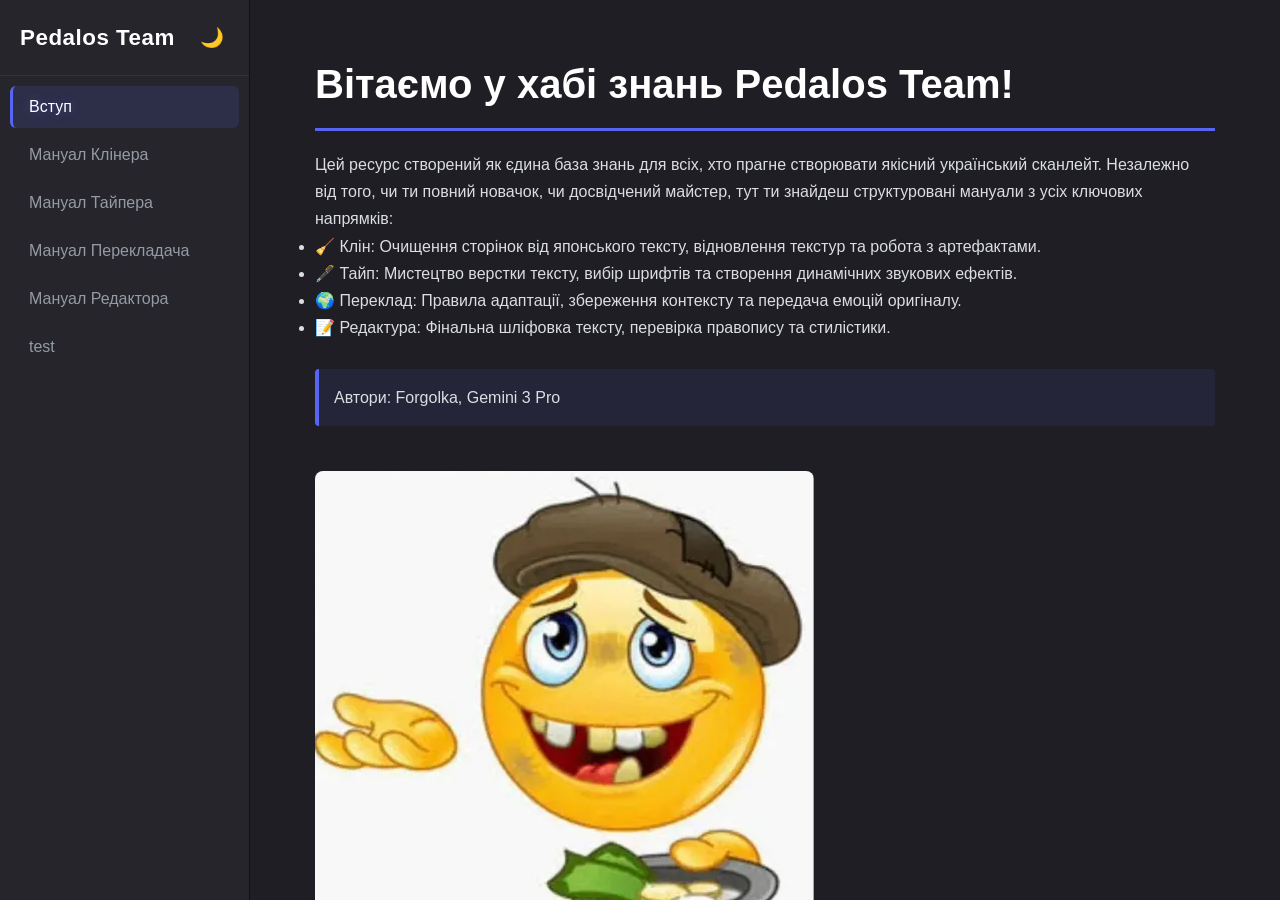
==== commit 70dde6fb: "Add files via upload" ====
--- a/index.html
+++ b/index.html
@@ -3,23 +3,33 @@
 <head>
     <meta charset="UTF-8">
     <meta name="viewport" content="width=device-width, initial-scale=1.0">
-    <!-- ПРАВКА: Заголовок вкладки -->
     <title>Pedalos Team Guides</title>
-    <link rel="icon" href="logo.png" type="image/png">
-    <link rel="stylesheet" href="style.css">
+    <!-- Підключаємо іконку з папки images -->
+    <link rel="icon" href="images/logo.png" type="image/png">
+    <!-- Підключаємо стилі з папки css -->
+    <link rel="stylesheet" href="css/style.css">
 </head>
 <body>
+
+    <!-- Кнопка мобільного меню -->
+    <button class="mobile-menu-btn" onclick="toggleMobileMenu()">☰ Меню</button>
 
     <div class="app-container">
         <!-- Ліва панель -->
         <aside class="sidebar">
-            <div class="sidebar-header">
-                <!-- ПРАВКА: Назва команди -->
-                <h2>Pedalos Team</h2>
-            </div>
-            <nav id="role-list" class="nav-list">
-                <!-- Сюди JS додасть: "Мануал Клінера", "Мануал Тайпера" і т.д. -->
-            </nav>
+<div class="sidebar-header">
+    <div style="display: flex; justify-content: space-between; align-items: center;">
+        <h2>Pedalos Team</h2>
+        <!-- Кнопка перемикання теми -->
+        <button id="theme-btn" class="theme-toggle-btn" onclick="toggleTheme()" title="Змінити тему">
+            🌙
+        </button>
+    </div>
+    
+    <!-- Кнопка закриття меню (тільки для мобільних) -->
+    <button class="close-menu-mobile" onclick="toggleMobileMenu(false)" style="float:right; background:none; border:none; color:var(--text-main); font-size:1.5rem; display:none;">✕</button>
+</div>
+            <nav id="role-list" class="nav-list"></nav>
         </aside>
 
         <!-- Головна область -->
@@ -28,9 +38,7 @@
                 <h1 id="page-title">Оберіть мануал зліва</h1>
             </header>
 
-            <div id="guides-grid" class="cards-grid">
-                <!-- Картки розділів (Вступ, Інструменти) з'являться тут -->
-            </div>
+            <div id="guides-grid" class="cards-grid"></div>
             <div id="static-content" class="static-page hidden"></div>
         </main>
     </div>
@@ -39,501 +47,19 @@
     <div id="guide-modal" class="modal-overlay hidden">
         <div class="modal-window">
             <button class="close-btn" onclick="closeModal()">✕</button>
-            <div class="modal-content" id="modal-body">
-                <!-- Контент -->
-            </div>
+            <div class="modal-content" id="modal-body"></div>
         </div>
     </div>
 
-    <script>
-        // ==========================================
-        // БАЗА ДАНИХ
-        // ==========================================
+    <!-- Підключаємо скрипти (спочатку дані, потім логіку) -->
+    <script src="js/data.js"></script>
+    <script src="js/script.js"></script>
 
-        const rolesConfig = {
-            'intro': 'Вступ',
-            'cleaner': 'Мануал Клінера',
-            'typer': 'Мануал Тайпера',
-            'translator': 'Мануал Перекладача',
-            'editor': 'Мануал Редактора',
-            'test' : 'Тест',
-        };
-
-        // Текст для сторінки Вступу
-        const introContentData = [
-            { type: 'header', text: "Вітаємо у хабі знань Pedalos Team!" },
-            { type: 'text', text: "Цей ресурс створений як єдина база знань для всіх, хто прагне створювати якісний український сканлейт. Незалежно від того, чи ти повний новачoк, чи досвідчений майстер, тут ти знайдеш структуровані мануали з усіх ключових напрямків:" },
-            {
-                type: 'list', items: [
-                    "🧹 Клін: Очищення сторінок від японського тексту, відновлення текстур та робота з артефактами.",
-                    "🖋️ Тайп: Мистецтво верстки тексту, вибір шрифтів та створення динамічних звукових ефектів.",
-                    "🌍 Переклад: Правила адаптації, збереження контексту та передача емоцій оригіналу.",
-                    "📝 Редактура: Фінальна шліфовка тексту, перевірка правопису та стилістики."
-                ]
-            },
-            { type: 'text', text: "<br>" },
-            { type: 'info', text: "Автори: Forgolka, Gemini 3 Pro" },
-            { type: 'image', src: "team_cover.png" },
-            { type: 'info', text: "Навчайтеся, вдосконалюйте навички та допомагайте нам робити український контент кращим. Приємного читання! Оберіть свою роль у меню зліва, щоб почати навчання." },
-        ];
-
-        // Картки гайдів
-        const guidesData = [
-            // --- ГАЙДИ ДЛЯ КЛІНЕРА ---
-            {
-                id: 2,
-                role: 'cleaner',
-                title: "Базові інструменти",
-                category: "Інструментарій",
-                previewImage: "tools_preview.png",
-                content: [
-                    { type: 'header', text: "Базові інструменти Photoshop" },
-                    { type: 'text', text: "Тут зібрані основні інструменти, необхідні для кліну. При наведенні курсору на інструмент у Photoshop відображається його гаряча клавіша." },
-                    { type: 'subheader', text: "Переміщення та Трансформація" },
-                    { type: 'image', src: "tool_move.png", alt: "Інструмент переміщення" },
-                    { type: 'text', text: "Використовується для копіювання елементів (через Alt) та їх переміщення." },
-                    { type: 'text', text: "<b>Ctrl+T</b> — вмикає вільне трансформування (поворот, розтягування)." },
-                    { type: 'subheader', text: "Виділення" },
-                    { type: 'image', src: "tool_select.png", alt: "Інструменти виділення" },
-                    { type: 'text', text: "Прямокутна область, Ласо, Чарівна паличка. Використовуються для обмеження робочої області або копіювання ділянок." },
-                    { type: 'subheader', text: "Пензлі та Штамп" },
-                    { type: 'image', src: "tool_brush.png", alt: "Пензель" },
-                    { type: 'text', text: "Рекомендуємо змінити гарячу клавішу пензля на <b>A</b>. Використовуйте жорсткий круглий пензель та пензель з рваними краями." },
-                    { type: 'subheader', text: "Штамп (S)" },
-                    { type: 'image', src: "tool_stamp.png", alt: "Штамп" },
-                    { type: 'text', text: "Базовий інструмент. Затисніть Alt, щоб взяти зразок, і малюйте, щоб закрити текст або відновити фон." }
-                ]
-            },
-            {
-                id: 3,
-                role: 'cleaner',
-                title: "Скрінтони та Спідлайни",
-                category: "Елементи",
-                previewImage: "screentone_preview.png",
-                content: [
-                    { type: 'header', text: "Робота зі Скрінтонами" },
-                    { type: 'text', text: "Скрінтони — це візерунки з крапок, що створюють ілюзію сірого кольору. Головне правило: якщо скрінтон дрібний, його можна замінити градієнтом. Якщо великий — треба відновлювати візерунок." },
-                    { type: 'subheader', text: "Як відновлювати:" },
-                    {
-                        type: 'list', items: [
-                            "1. Затиснути Alt і вибрати зразок цілого скрінтону.",
-                            "2. Зміститися на потрібну відстань.",
-                            "3. Зафарбовувати, періодично відпускаючи кнопку миші."
-                        ]
-                    },
-                    { type: 'image', src: "screentone_example.png", alt: "Приклад скрінтону" },
-
-                    { type: 'header', text: "Спідлайни (Лінії руху)" },
-                    { type: 'text', text: "Лінії для передачі динаміки. Найпростіший спосіб — використовувати інструмент 'Лінія' в режимі пікселів." },
-                    { type: 'image', src: "speedlines_example.png", alt: "Спідлайни" },
-                    { type: 'text', text: "Алгоритм: Зафарбувати текст білим -> Виділити область -> Створити новий шар -> Малювати лінії інструментом Line Tool." }
-                ]
-            },
-            {
-                id: 4,
-                role: 'cleaner',
-                title: "Робота зі сканами",
-                category: "Обробка",
-                previewImage: "scans_preview.png",
-                content: [
-                    { type: 'header', text: "Підготовка сторінки (Levels)" },
-                    { type: 'text', text: "Щоб зробити чорний колір насиченим, а білий — чистим без шуму, використовуємо 'Рівні' (Levels)." },
-                    {
-                        type: 'list', items: [
-                            "1. Переведіть зображення в режим Grayscale (Градації сірого).",
-                            "2. Відкрийте Levels (Ctrl+L).",
-                            "3. Підтягніть чорний повзунок (лівий) вправо, щоб затемнити тіні.",
-                            "4. Підтягніть білий повзунок (правий) вліво, щоб прибрати 'бруд' на папері."
-                        ]
-                    },
-                    { type: 'image', src: "levels_settings.png", alt: "Налаштування рівнів" }
-                ]
-            },
-            {
-                id: 5,
-                role: 'cleaner',
-                title: "Операції (Actions)",
-                category: "Автоматизація",
-                previewImage: "actions_preview.png",
-                content: [
-                    { type: 'header', text: "Прискорення роботи" },
-                    { type: 'text', text: "Операції дозволяють записати послідовність дій і виконувати їх однією кнопкою (наприклад, F2)." },
-                    { type: 'subheader', text: "Корисні операції:" },
-                    {
-                        type: 'list', items: [
-                            "Bubble Mask: Швидке очищення баблу від сміття після виділення чарівною паличкою.",
-                            "Levels: Автоматичне застосування налаштувань контрасту.",
-                            "Save & Close: Збереження і закриття файлу."
-                        ]
-                    },
-                    { type: 'image', src: "actions_panel.png", alt: "Панель операцій" }
-                ]
-            },
-
-            // --- ГАЙДИ ДЛЯ ТАЙПЕРА ---
-            {
-                id: 101,
-                role: 'typer',
-                title: "Основи та Інструментарій",
-                category: "Основи",
-                previewImage: "",
-                content: [
-                    { type: 'header', text: "Основи Тайпу" },
-                    { type: 'text', text: "<b>Тайпер</b> — людина, що вносить текст на сторінки манґи. Головна ціль — зберегти читабельність та естетику оригіналу, адаптувавши її під українську мову." },
-                    { type: 'subheader', text: "Інструменти Photoshop" },
-                    {
-                        type: 'list', items: [
-                            "<b>Горизонтальний текст (T):</b> Точковий текст (один клік) використовується для звуків. Текст абзацу (виділення області) — для баблів.",
-                            "<b>Панель «Символ»:</b> Налаштування шрифту, розміру (кеглю), інтерліньяжу та кольору. Обов'язково вмикайте згладжування (Smooth/Sharp).",
-                            "<b>Панель «Абзац»:</b> Налаштування вирівнювання по центру, відступів та увімкнення автоматичних переносів."
-                        ]
-                    }
-                ]
-            },
-            {
-                id: 102,
-                role: 'typer',
-                title: "Шрифти та Переноси",
-                category: "Робота з текстом",
-                previewImage: "",
-                content: [
-                    { type: 'header', text: "Шрифти та Розміри" },
-                    { type: 'text', text: "Скажи 'Ні' стандартним шрифтам (Arial, Times New Roman, Comic Sans). Використовуйте коміксні шрифти (напр., Wild Words, HushHush). На сторінці має бути не більше трьох різних шрифтів." },
-                    {
-                        type: 'list', items: [
-                            "Розмір (кегль) має бути стабільним (база 15-18pt). Не заповнюйте весь простір бульбашки гігантським текстом.",
-                            "Якщо в оригіналі текст жирний (bold) — українською він теж має бути жирним."
-                        ]
-                    },
-                    { type: 'subheader', text: "Переноси" },
-                    { type: 'text', text: "Намагайтеся уникати переносів, але якщо без них ніяк — увімкніть автоматичні (у панелі «Символ» має стояти українська мова). Основні правила:" },
-                    {
-                        type: 'list', items: [
-                            "Переноси робляться за складами.",
-                            "Не можна розривати 'дж', 'дз', якщо вони позначають один звук (але можна на межі префікса і кореня: під-жив-ляти).",
-                            "Апостроф і м'який знак не відокремлюються від попередньої літери (кіль-це).",
-                            "Не відривайте ініціали від прізвища (М. Т. Рильський)."
-                        ]
-                    }
-                ]
-            },
-            {
-                id: 103,
-                role: 'typer',
-                title: "Розташування тексту в баблах",
-                category: "Верстка",
-                previewImage: "",
-                content: [
-                    { type: 'header', text: "Форма та Центрування" },
-                    { type: 'text', text: "Текст завжди має бути центровано розміщений (не по лівому чи правому краю, а по центру)." },
-                    {
-                        type: 'list', items: [
-                            "<b>Форма:</b> Форма тексту має збігатися з формою бульбашки (в еліпс — еліпс, у прямокутник — прямокутник).",
-                            "<b>Відступи:</b> Ніколи не торкайтеся кордонів бульбашки! Залишайте відстань щонайменше в одну літеру.",
-                            "<b>Центр мас:</b> Якщо хмаринка обрізана кадруванням, шукайте її геометричний «центр мас» або застосовуйте «метод площин» (площа порожнечі має бути візуально рівною з усіх боків).",
-                            "<b>Здвоєні хмарки:</b> Ніколи не пишіть суцільним текстом у двох хмарках одночасно. В кожній має бути свій текст."
-                        ]
-                    }
-                ]
-            },
-            {
-                id: 104,
-                role: 'typer',
-                title: "Пунктуація",
-                category: "Правила мови",
-                previewImage: "",
-                content: [
-                    { type: 'header', text: "Українська пунктуація" },
-                    { type: 'text', text: "Ми робимо переклад українською мовою, тому не лишайте японські чи англійські знаки. Стирайте їх і пишіть вашим шрифтом." },
-                    {
-                        type: 'list', items: [
-                            "Увімкніть «висячу пунктуацію» (Roman Hanging Punctuation) у налаштуваннях Абзацу.",
-                            "Використовуйте символ трикрапки [...], а не три окремі крапки.",
-                            "Знак питання завжди має більший пріоритет: правильно ставити [?..] або [?!..] (не [..?] чи [!?]).",
-                            "Тире завжди виділяється пробілами з обох сторін, дефіс — ні."
-                        ]
-                    }
-                ]
-            },
-            {
-                id: 105,
-                role: 'typer',
-                title: "Звуки та Ефекти",
-                category: "Оформлення",
-                previewImage: "",
-                content: [
-                    { type: 'header', text: "Робота зі звуками" },
-                    { type: 'text', text: "Звуки робляться точковим текстом. Для кращої видимості на фоні завжди додавайте ефект «Обведення» (Stroke) через стилі шару." },
-                    { type: 'subheader', text: "Деформація та Градієнти" },
-                    {
-                        type: 'list', items: [
-                            "<b>Деформація:</b> Натисніть Ctrl+T та виберіть іконку дуги зверху. Використовуйте режими «Дуга» або «Хвиля» для передачі руху.",
-                            "<b>Градієнт:</b> Створіть шар із градієнтом, помістіть його над текстом звуку і натисніть «Створити відсічну маску» (Clipping Mask).",
-                            "<b>Перспектива (вивіски, екрани):</b> Растеризуйте шар із текстом -> скопіюйте (Ctrl+C) -> відкрийте Фільтр «Виправлення перспективи» -> створіть сітку-площину -> вставте текст (Ctrl+V) і підженіть розмір."
-                        ]
-                    }
-                ]
-            },
-            {
-                id: 106,
-                role: 'typer',
-                title: "Звуки та Ефекти",
-                category: "Оформлення",
-                previewImage: "",
-                content: [
-                    { type: 'header', text: "Робота зі звуками" },
-                    { type: 'text', text: "Порівняйте чистий звук та звук із накладеним ефектом:" },
-                    // ПРИКЛАД СЛАЙДЕРА
-                    {
-                        type: 'comparison',
-                        before: 'before_example.png',
-                        after: 'after_example.png'
-                    },
-                    { type: 'subheader', text: "Деформація та Градієнти" },
-                    { type: 'list', items: ["Деформація", "Градієнт", "Перспектива"] }
-                ]
-            },
-            {
-                id: 201,
-                role: 'translator',
-                title: "Тест",
-                category: "Тест",
-                previewImage: "test_preview.png",
-                content: [
-                    { type: 'header', text: "Прискорення роботи" },
-                    { type: 'text', text: "Операції дозволяють записати послідовність дій і виконувати їх однією кнопкою (наприклад, F2)." },
-                    { type: 'subheader', text: "Корисні операції:" },
-                    { type: 'image', src: "actions_panel.png", alt: "Панель операцій" }
-                ]
-            },
-            {
-                id: 301,
-                role: 'editor',
-                title: "Тест",
-                category: "Тест",
-                previewImage: "test_preview.png",
-                content: [
-                    { type: 'header', text: "Прискорення роботи" },
-                    { type: 'text', text: "Операції дозволяють записати послідовність дій і виконувати їх однією кнопкою (наприклад, F2)." },
-                    { type: 'subheader', text: "Корисні операції:" },
-                    { type: 'image', src: "actions_panel.png", alt: "Панель операцій" }
-                ]
-            },
-            {
-                id: 901,
-                role: 'test',
-                title: "Тест",
-                category: "Тест",
-                previewImage: "test_preview.png",
-                content: [
-                    { type: 'header', text: "Прискорення роботи" },
-                    { type: 'text', text: "Операції дозволяють записати послідовність дій і виконувати їх однією кнопкою (наприклад, F2)." },
-                    { type: 'subheader', text: "Корисні операції:" },
-                    { type: 'image', src: "actions_panel.png", alt: "Панель операцій" }
-                ]
-            },
-        ];
-
-        // ==========================================
-        // ЛОГІКА РОБОТИ
-        // ==========================================
-
-        const gridContainer = document.getElementById('guides-grid');
-        const staticContainer = document.getElementById('static-content');
-        const modal = document.getElementById('guide-modal');
-        const modalBody = document.getElementById('modal-body');
-        const navList = document.getElementById('role-list');
-        const pageTitle = document.getElementById('page-title');
-
-        // --- НОВА ФУНКЦІЯ ЛОГІКИ СЛАЙДЕРА (ОПТИМІЗОВАНА) ---
-        // Відповідає за логіку перетягування повзунка для порівняння двох зображень (До/Після).
-        // Використовує clip-path для коректного та плавного обрізання зображення "До".
-        function initComparisonSlider(container) {
-            const slider = container.querySelector('.comparison-slider-line');
-            const beforeImg = container.querySelector('.img-before');
-
-            const move = (e) => {
-                let x = e.type.includes('touch') ? e.touches[0].clientX : e.clientX;
-                const rect = container.getBoundingClientRect();
-                let position = ((x - rect.left) / rect.width) * 100;
-
-                // Обмежуємо повзунок рамками контейнера
-                if (position < 0) position = 0;
-                if (position > 100) position = 100;
-
-                slider.style.left = position + '%';
-                beforeImg.style.clipPath = `inset(0 ${100 - position}% 0 0)`;
-            };
-
-            const stopDrag = () => {
-                window.removeEventListener('mousemove', move);
-                window.removeEventListener('mouseup', stopDrag);
-                window.removeEventListener('touchmove', move);
-                window.removeEventListener('touchend', stopDrag);
-            };
-
-            const startDrag = (e) => {
-                e.preventDefault(); // Запобігаємо стандартному виділенню тексту/картинок
-                window.addEventListener('mousemove', move);
-                window.addEventListener('mouseup', stopDrag);
-                window.addEventListener('touchmove', move);
-                window.addEventListener('touchend', stopDrag);
-            };
-
-            slider.addEventListener('mousedown', startDrag);
-            slider.addEventListener('touchstart', startDrag, { passive: false });
+    <!-- Додатковий стиль для хрестика в меню на телефоні -->
+    <style>
+        @media (max-width: 768px) {
+            .close-menu-mobile { display: block !important; }
         }
-
-        // 1. РЕНДЕР НАВІГАЦІЇ
-        function renderNav() {
-            // ВАЖЛИВА ПРАВКА: Додаємо 'intro' вручну на початок списку
-            // А потім добираємо інші ролі з карток
-            const guidesRoles = [...new Set(guidesData.map(g => g.role))];
-            const availableRoles = ['intro', ...guidesRoles];
-
-            availableRoles.forEach(roleKey => {
-                const btn = document.createElement('div');
-                btn.className = 'nav-item';
-                btn.textContent = rolesConfig[roleKey] || roleKey;
-                btn.onclick = () => selectRole(roleKey, btn);
-                if (roleKey === 'intro') {
-                    selectRole('intro', btn);
-                }
-                navList.appendChild(btn);
-            });
-
-            // Автоматично обираємо Вступ при завантаженні
-            // Знаходимо першу кнопку (це Вступ) і клікаємо на неї
-            const firstBtn = navList.firstChild;
-            if (firstBtn) selectRole('intro', firstBtn);
-        }
-
-        // 2. ВИБІР РОЛІ (Функція перемикання)
-        function selectRole(roleKey, btnElement) {
-            // Оновлюємо заголовок (для Intro ховаємо його)
-            if (roleKey === 'intro') {
-                pageTitle.style.display = 'none';
-            } else {
-                pageTitle.style.display = 'block';
-                pageTitle.textContent = rolesConfig[roleKey];
-            }
-
-            // Підсвітка кнопок
-            document.querySelectorAll('.nav-item').forEach(el => el.classList.remove('active'));
-            if (btnElement) btnElement.classList.add('active');
-            else {
-                // Якщо функція викликана не кліком, а автоматично
-                const btns = document.querySelectorAll('.nav-item');
-                btns.forEach(b => {
-                    if (b.textContent === rolesConfig[roleKey]) b.classList.add('active');
-                });
-            }
-
-            // ПЕРЕМИКАННЯ РЕЖИМІВ
-            if (roleKey === 'intro') {
-                // Ховаємо сітку, показуємо текст
-                gridContainer.classList.add('hidden');
-                staticContainer.classList.remove('hidden');
-
-                // Малюємо Вступ
-                renderContent(staticContainer, introContentData);
-
-            } else {
-                // Ховаємо текст, показуємо сітку
-                staticContainer.classList.add('hidden');
-                gridContainer.classList.remove('hidden');
-
-                const roleGuides = guidesData.filter(g => g.role === roleKey);
-                renderGrid(roleGuides);
-            }
-        }
-
-        // 3. РЕНДЕР СІТКИ КАРТОК
-        function renderGrid(guides) {
-            gridContainer.innerHTML = '';
-
-            guides.forEach(guide => {
-                const card = document.createElement('div');
-                card.className = 'card';
-                card.onclick = () => openGuide(guide);
-
-                const imgHtml = guide.previewImage
-                    ? `<img src="${guide.previewImage}" alt="${guide.title}" onerror="this.style.display='none'">`
-                    : `<div class="card-placeholder"></div>`;
-
-                card.innerHTML = `
-                        <div class="card-image">
-                            ${imgHtml}
-                        </div>
-                        <div class="card-content">
-                            <h3 class="card-title">${guide.title}</h3>
-                            <span class="card-tag">${guide.category}</span>
-                        </div>
-                    `;
-                gridContainer.appendChild(card);
-            });
-        }
-
-        // 4. УНІВЕРСАЛЬНА ФУНКЦІЯ ДЛЯ КОНТЕНТУ
-        // Малює блоки тексту і в модалці, і у вступі
-        function renderContent(container, contentArray) {
-            container.innerHTML = '';
-            contentArray.forEach(block => {
-                let element;
-                if (block.type === 'header') {
-                    element = document.createElement('h1'); element.textContent = block.text;
-                } else if (block.type === 'subheader') {
-                    element = document.createElement('h2'); element.textContent = block.text;
-                } else if (block.type === 'text') {
-                    element = document.createElement('p'); element.innerHTML = block.text;
-                } else if (block.type === 'info') {
-                    element = document.createElement('div'); element.className = 'info-box'; element.textContent = block.text;
-                } else if (block.type === 'list') {
-                    element = document.createElement('ul');
-                    block.items.forEach(item => { const li = document.createElement('li'); li.innerHTML = item; element.appendChild(li); });
-                } else if (block.type === 'image') {
-                    element = document.createElement('img'); element.src = block.src; element.className = 'guide-img';
-                    element.onerror = function() { this.src = "https://placehold.co/600x300?text=Зображення"; };
-                }
-                // НОВИЙ ТИП: COMPARISON (Оновлено для роботи з clipPath зі скрипта бети)
-                // Створює HTML структуру для повзунка порівняння зображень та ініціалізує його
-                else if (block.type === 'comparison') {
-                    const wrap = document.createElement('div');
-                    wrap.className = 'comparison-container';
-                    wrap.innerHTML = `
-                            <img src="${block.after}" class="comparison-img img-after">
-                            <img src="${block.before}" class="comparison-img img-before">
-                            <div class="comparison-slider-line"></div>
-                        `;
-                    element = wrap;
-                    // Затримка потрібна для того, щоб DOM встиг оновитися до ініціалізації подій
-                    setTimeout(() => initComparisonSlider(wrap), 100);
-                }
-
-                if (element) container.appendChild(element);
-            });
-        }
-
-        // 5. ВІДКРИТТЯ МОДАЛКИ (Гайд)
-        function openGuide(guide) {
-            renderContent(modalBody, guide.content);
-            modal.classList.remove('hidden');
-            document.body.style.overflow = 'hidden';
-        }
-
-        function closeModal() {
-            modal.classList.add('hidden');
-            document.body.style.overflow = 'auto';
-        }
-
-        // Закриття по кліку на фон
-        modal.onclick = (e) => {
-            if (e.target === modal) closeModal();
-        }
-
-        // ЗАПУСК
-        renderNav();
-
-    </script>
+    </style>
 </body>
 </html>
--- a/css/style.css
+++ b/css/style.css
@@ -0,0 +1,403 @@
+:root {
+    --bg-app: #1e1e24;
+    --bg-sidebar: #25252b;
+    --bg-card: #2b2d31;
+    --bg-modal: #313338;
+    --text-main: #f2f3f5;
+    --text-muted: #949ba4;
+    --accent: #5865f2;
+    --accent-glow: rgba(88, 101, 242, 0.6);
+    --radius: 12px;
+}
+/* --- СВІТЛА ТЕМА (Перевизначаємо змінні) --- */
+body.light-theme {
+    --bg-app: #f2f3f5;       /* Світло-сірий фон додатку */
+    --bg-sidebar: #e3e5e8;   /* Трохи темніший сайдбар */
+    --bg-card: #ffffff;      /* Білі картки */
+    --bg-modal: #ffffff;     /* Біла модалка */
+    --text-main: #060607;    /* Майже чорний текст */
+    --text-muted: #4f5660;   /* Темно-сірий допоміжний текст */
+    /* Акцент (синій) залишаємо тим самим, він гарний на білому */
+    --accent: #5865f2;       
+    --accent-glow: rgba(88, 101, 242, 0.25);
+}
+
+/* Стиль для кнопки перемикання теми */
+.theme-toggle-btn {
+    background: none;
+    border: none;
+    cursor: pointer;
+    font-size: 1.2rem;
+    padding: 5px;
+    border-radius: 50%;
+    transition: background 0.2s;
+    display: flex;
+    align-items: center;
+    justify-content: center;
+    width: 35px;
+    height: 35px;
+}
+
+.theme-toggle-btn:hover {
+    background-color: rgba(255,255,255,0.1);
+}
+
+/* У світлій темі ховер кнопки трохи темніший */
+body.light-theme .theme-toggle-btn:hover {
+    background-color: rgba(0,0,0,0.1);
+}
+* {
+    box-sizing: border-box;
+    margin: 0;
+    padding: 0;
+    font-family: 'Segoe UI', Tahoma, Geneva, Verdana, sans-serif;
+}
+
+body {
+    background-color: var(--bg-app);
+    color: var(--text-main);
+    height: 100vh;
+    overflow: hidden;
+}
+
+.app-container {
+    display: flex;
+    height: 100%;
+}
+
+.sidebar {
+    width: 250px;
+    background-color: var(--bg-sidebar);
+    display: flex;
+    flex-direction: column;
+    border-right: 1px solid #111;
+    flex-shrink: 0;
+}
+
+.sidebar-header {
+    padding: 20px;
+    border-bottom: 1px solid #333;
+}
+
+    .sidebar-header h2 {
+        font-size: 1.4rem;
+        font-weight: 800;
+        color: #fff;
+        letter-spacing: 0.5px;
+    }
+
+.nav-list {
+    padding: 10px;
+    overflow-y: auto;
+}
+
+.nav-item {
+    padding: 12px 16px;
+    margin-bottom: 6px;
+    border-radius: 6px;
+    cursor: pointer;
+    color: var(--text-muted);
+    font-weight: 500;
+    transition: all 0.2s ease;
+    border-left: 3px solid transparent;
+}
+
+    .nav-item:hover {
+        background-color: rgba(255,255,255,0.05);
+        color: var(--text-main);
+    }
+
+    .nav-item.active {
+        background-color: rgba(88, 101, 242, 0.15);
+        color: #fff;
+        border-left: 3px solid var(--accent);
+        text-shadow: 0 0 10px rgba(88, 101, 242, 0.4);
+    }
+
+.main-content {
+    flex-grow: 1;
+    padding: 20px 40px;
+    overflow-y: auto;
+}
+
+.top-bar {
+    margin-bottom: 30px;
+}
+
+#page-title {
+    font-size: 2rem;
+    font-weight: 700;
+}
+
+.cards-grid {
+    display: grid;
+    grid-template-columns: repeat(auto-fill, minmax(280px, 1fr));
+    gap: 20px;
+}
+
+.card {
+    background-color: var(--bg-card);
+    border-radius: var(--radius);
+    overflow: hidden;
+    cursor: pointer;
+    border: 1px solid transparent;
+    transition: transform 0.3s cubic-bezier(0.25, 0.8, 0.25, 1), box-shadow 0.3s ease, border-color 0.3s ease;
+    position: relative;
+    z-index: 1;
+}
+
+    .card:hover {
+        transform: translateY(-6px);
+        z-index: 2;
+        border-color: var(--accent);
+        box-shadow: 0 10px 20px rgba(0,0,0,0.3), 0 0 15px var(--accent-glow), 0 0 30px rgba(88, 101, 242, 0.2);
+    }
+
+.card-image {
+    height: 150px;
+    background-color: #1a1a1d;
+    display: flex;
+    align-items: center;
+    justify-content: center;
+    overflow: hidden;
+    position: relative;
+}
+
+    .card-image img {
+        width: 100%;
+        height: 100%;
+        object-fit: cover;
+    }
+
+.card-content {
+    padding: 18px;
+}
+
+.card-title {
+    font-size: 1.1rem;
+    margin-bottom: 10px;
+    font-weight: 600;
+}
+
+.card-tag {
+    font-size: 0.75rem;
+    text-transform: uppercase;
+    color: #fff;
+    background: var(--accent);
+    padding: 4px 8px;
+    border-radius: 4px;
+    display: inline-block;
+}
+
+.modal-overlay {
+    position: fixed;
+    top: 0;
+    left: 0;
+    width: 100%;
+    height: 100%;
+    background: rgba(0, 0, 0, 0.8);
+    display: flex;
+    align-items: center;
+    justify-content: center;
+    z-index: 1000;
+    backdrop-filter: blur(8px);
+    opacity: 1;
+    transition: opacity 0.3s;
+}
+
+    .modal-overlay.hidden {
+        opacity: 0;
+        pointer-events: none;
+    }
+
+.modal-window {
+    width: 850px;
+    max-width: 90%;
+    height: 85vh;
+    background-color: var(--bg-modal);
+    border-radius: 16px;
+    box-shadow: 0 25px 80px rgba(0,0,0,0.6);
+    position: relative;
+    display: flex;
+    flex-direction: column;
+    border: 1px solid #444;
+}
+
+.close-btn {
+    position: absolute;
+    top: 15px;
+    right: 20px;
+    background: none;
+    border: none;
+    color: var(--text-muted);
+    font-size: 28px;
+    cursor: pointer;
+    z-index: 10;
+}
+
+.modal-content {
+    padding: 40px;
+    overflow-y: auto;
+    flex-grow: 1;
+    color: #dbdee1;
+    line-height: 1.7;
+}
+
+    .modal-content h1 {
+        font-size: 2.2rem;
+        margin-bottom: 20px;
+        color: #fff;
+        border-bottom: 3px solid var(--accent);
+        padding-bottom: 15px;
+    }
+
+.info-box {
+    background-color: rgba(88, 101, 242, 0.1);
+    border-left: 4px solid var(--accent);
+    padding: 15px;
+    margin-bottom: 25px;
+    border-radius: 4px;
+}
+
+.guide-img {
+    max-width: 100%;
+    border-radius: 8px;
+    margin: 20px 0;
+}
+
+/* --- COMPARISON SLIDER (EFFECT SCANNER) --- */
+.comparison-container {
+    position: relative;
+    width: 100%;
+    height: 500px; /* Можна налаштувати під себе */
+    overflow: hidden;
+    border-radius: 8px;
+    margin: 20px 0;
+    background-color: #1a1a1d;
+    border: 1px solid #444;
+}
+
+.comparison-img {
+    position: absolute;
+    top: 0;
+    left: 0;
+    width: 100%;
+    height: 100%;
+    object-fit: contain; /* Картинка не розтягується і не рухається */
+    display: block;
+}
+
+/* Верхня картинка (яку ми "ріжемо") */
+.img-before {
+    z-index: 2;
+    /* Початковий стан: бачимо половину */
+    clip-path: inset(0 50% 0 0);
+}
+/* Нижня картинка (яка завжди лежить знизу нерухомо) */
+.img-after {
+    z-index: 1;
+}
+
+.comparison-slider-line {
+    position: absolute;
+    z-index: 3;
+    top: 0;
+    bottom: 0;
+    width: 4px;
+    background: var(--accent);
+    cursor: ew-resize;
+    left: 50%;
+    transform: translateX(-50%);
+}
+
+.comparison-slider-line::after {
+    content: "↔";
+    position: absolute;
+    top: 50%;
+    left: 50%;
+    transform: translate(-50%, -50%);
+    width: 40px;
+    height: 40px;
+    background: var(--accent);
+    color: white;
+    border-radius: 50%;
+    display: flex;
+    align-items: center;
+    justify-content: center;
+    font-weight: bold;
+    border: 3px solid #fff;
+    box-shadow: 0 0 10px rgba(0,0,0,0.5);
+}
+
+.static-page {
+    max-width: 900px;
+    margin: 0 auto;
+    color: #dbdee1;
+    line-height: 1.7;
+}
+
+    .static-page h1 {
+        font-size: 2.5rem;
+        color: #fff;
+        margin-bottom: 20px;
+        border-bottom: 3px solid var(--accent);
+        padding-bottom: 10px;
+    }
+
+.hidden {
+    display: none !important;
+}
+/* --- МОБІЛЬНА АДАПТАЦІЯ --- */
+
+/* 1. Кнопка меню (за замовчуванням прихована) */
+.mobile-menu-btn {
+    display: none; /* Ховаємо на ПК */
+    position: fixed;
+    top: 15px;
+    left: 15px;
+    z-index: 2000;
+    background: #2b2d31; /* Колір фону картки */
+    border: 1px solid #444;
+    color: white;
+    padding: 10px 15px;
+    border-radius: 8px;
+    font-size: 1.2rem;
+    cursor: pointer;
+    box-shadow: 0 4px 10px rgba(0,0,0,0.5);
+}
+
+/* 2. Стилі ТІЛЬКИ для телефонів (менше 768px) */
+@media screen and (max-width: 768px) {
+    
+    /* Показуємо кнопку меню */
+    .mobile-menu-btn {
+        display: block;
+    }
+
+    /* Сайдбар: відриваємо від потоку і ховаємо зліва */
+    .sidebar {
+        position: fixed !important; /* Важливо: фіксуємо поверх усього */
+        top: 0;
+        left: -100%; /* Ховаємо за межі екрану */
+        width: 80%;  /* Ширина шторки */
+        height: 100vh;
+        z-index: 1500;
+        transition: left 0.3s ease; /* Плавна анімація */
+        box-shadow: 5px 0 15px rgba(0,0,0,0.5);
+    }
+
+    /* Клас, який додає JS, коли меню відкрите */
+    .sidebar.open {
+        left: 0 !important; /* Повертаємо на екран */
+    }
+
+    /* Щоб контент не ховався під кнопкою меню */
+    .main-content {
+        padding-top: 70px; 
+    }
+
+    /* Кнопка закриття всередині меню */
+    .close-menu-mobile {
+        display: block !important;
+    }
+}
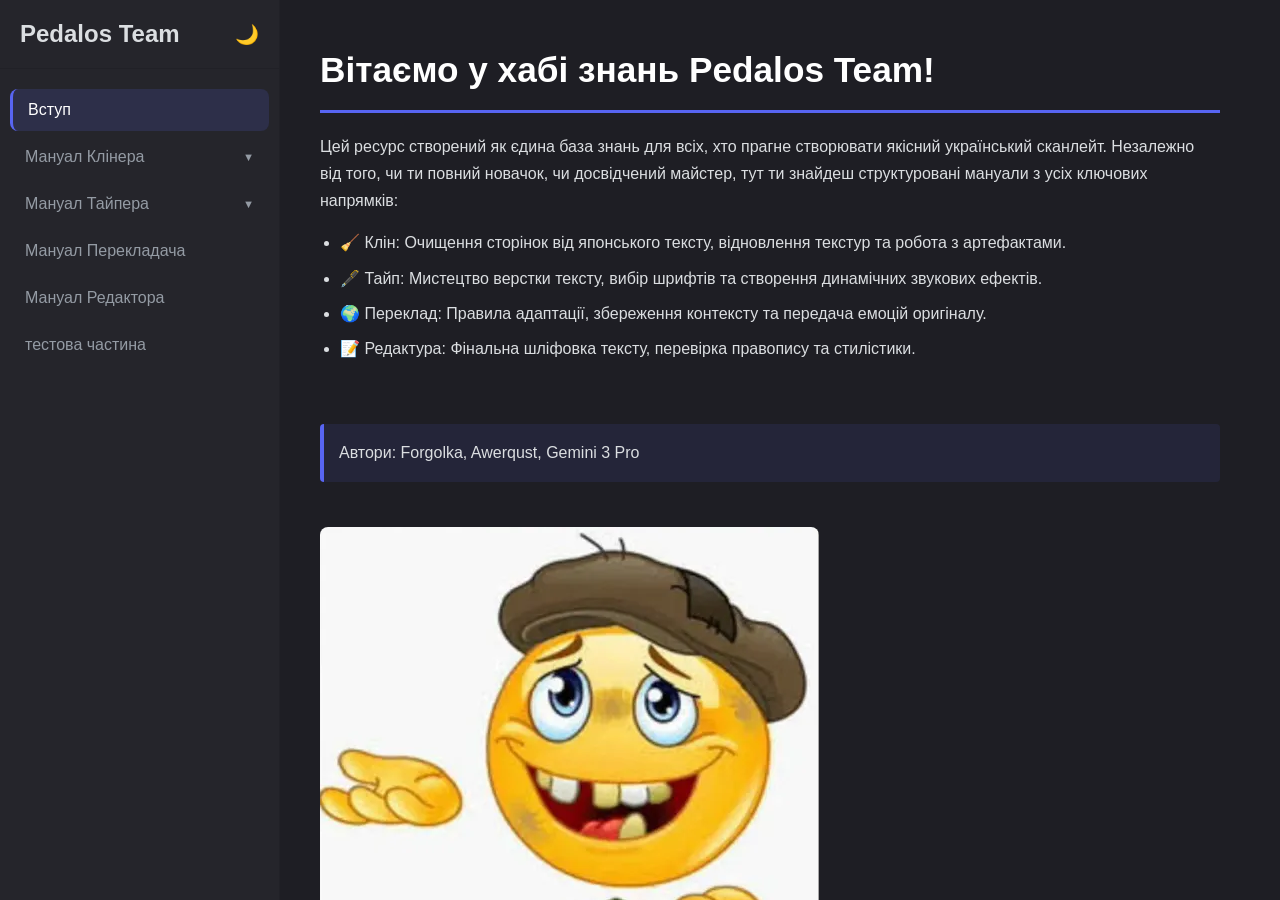
==== commit 0addeb0b: "Add files via upload" ====
--- a/index.html
+++ b/index.html
@@ -1,3 +1,4 @@
+<!-- педалос тім хаб ver. 1.2 -->
 <!DOCTYPE html>
 <html lang="uk">
 <head>
@@ -17,27 +18,41 @@
     <div class="app-container">
         <!-- Ліва панель -->
         <aside class="sidebar">
-<div class="sidebar-header">
-    <div style="display: flex; justify-content: space-between; align-items: center;">
-        <h2>Pedalos Team</h2>
-        <!-- Кнопка перемикання теми -->
-        <button id="theme-btn" class="theme-toggle-btn" onclick="toggleTheme()" title="Змінити тему">
-            🌙
-        </button>
-    </div>
-    
-    <!-- Кнопка закриття меню (тільки для мобільних) -->
-    <button class="close-menu-mobile" onclick="toggleMobileMenu(false)" style="float:right; background:none; border:none; color:var(--text-main); font-size:1.5rem; display:none;">✕</button>
-</div>
+            <div class="sidebar-header">
+                <div style="display: flex; justify-content: space-between; align-items: center;">
+                    <h2>Pedalos Team</h2>
+                    <button id="theme-btn" class="theme-toggle-btn" onclick="toggleTheme()" title="Змінити тему">🌙</button>
+                </div>
+                <button class="close-menu-mobile" onclick="toggleMobileMenu(false)" style="float:right; background:none; border:none; color:var(--text-main); font-size:1.5rem; display:none;">✕</button>
+            </div>
             <nav id="role-list" class="nav-list"></nav>
         </aside>
 
         <!-- Головна область -->
         <main class="main-content">
-            <header class="top-bar">
+            <!-- Заголовок сторінки -->
+            <div class="page-header" id="page-header">
                 <h1 id="page-title">Оберіть мануал зліва</h1>
-            </header>
+                <p id="page-description" class="page-desc hidden"></p>
+            </div>
 
+            <!-- Головний банер (Featured) -->
+            <div class="featured-banner hidden" id="featured-banner">
+                <img id="banner-char" class="banner-char" src="" alt="Character">
+
+                <div class="featured-content-card">
+                    <div class="featured-inner-content">
+                        <div class="featured-text">
+                            <h2 id="featured-title"></h2>
+                            <div id="featured-text-content"></div>
+                        </div>
+
+                        <div class="featured-visual" id="featured-visual"></div>
+                    </div>
+                </div>
+            </div>
+
+            <!-- Сітка карток та статичний контент -->
             <div id="guides-grid" class="cards-grid"></div>
             <div id="static-content" class="static-page hidden"></div>
         </main>
@@ -55,10 +70,11 @@
     <script src="js/data.js"></script>
     <script src="js/script.js"></script>
 
-    <!-- Додатковий стиль для хрестика в меню на телефоні -->
     <style>
         @media (max-width: 768px) {
-            .close-menu-mobile { display: block !important; }
+            .close-menu-mobile {
+                display: block !important;
+            }
         }
     </style>
 </body>
--- a/css/style.css
+++ b/css/style.css
@@ -1,403 +1,535 @@
-:root {
-    --bg-app: #1e1e24;
-    --bg-sidebar: #25252b;
-    --bg-card: #2b2d31;
-    --bg-modal: #313338;
-    --text-main: #f2f3f5;
-    --text-muted: #949ba4;
-    --accent: #5865f2;
-    --accent-glow: rgba(88, 101, 242, 0.6);
-    --radius: 12px;
-}
-/* --- СВІТЛА ТЕМА (Перевизначаємо змінні) --- */
-body.light-theme {
-    --bg-app: #f2f3f5;       /* Світло-сірий фон додатку */
-    --bg-sidebar: #e3e5e8;   /* Трохи темніший сайдбар */
-    --bg-card: #ffffff;      /* Білі картки */
-    --bg-modal: #ffffff;     /* Біла модалка */
-    --text-main: #060607;    /* Майже чорний текст */
-    --text-muted: #4f5660;   /* Темно-сірий допоміжний текст */
-    /* Акцент (синій) залишаємо тим самим, він гарний на білому */
-    --accent: #5865f2;       
-    --accent-glow: rgba(88, 101, 242, 0.25);
-}
-
-/* Стиль для кнопки перемикання теми */
-.theme-toggle-btn {
-    background: none;
-    border: none;
-    cursor: pointer;
-    font-size: 1.2rem;
-    padding: 5px;
-    border-radius: 50%;
-    transition: background 0.2s;
-    display: flex;
-    align-items: center;
-    justify-content: center;
-    width: 35px;
-    height: 35px;
-}
-
-.theme-toggle-btn:hover {
-    background-color: rgba(255,255,255,0.1);
-}
-
-/* У світлій темі ховер кнопки трохи темніший */
-body.light-theme .theme-toggle-btn:hover {
-    background-color: rgba(0,0,0,0.1);
-}
-* {
-    box-sizing: border-box;
-    margin: 0;
-    padding: 0;
-    font-family: 'Segoe UI', Tahoma, Geneva, Verdana, sans-serif;
-}
-
-body {
-    background-color: var(--bg-app);
-    color: var(--text-main);
-    height: 100vh;
-    overflow: hidden;
-}
-
-.app-container {
-    display: flex;
-    height: 100%;
-}
-
-.sidebar {
-    width: 250px;
-    background-color: var(--bg-sidebar);
-    display: flex;
-    flex-direction: column;
-    border-right: 1px solid #111;
-    flex-shrink: 0;
-}
-
-.sidebar-header {
-    padding: 20px;
-    border-bottom: 1px solid #333;
-}
-
-    .sidebar-header h2 {
-        font-size: 1.4rem;
-        font-weight: 800;
-        color: #fff;
-        letter-spacing: 0.5px;
-    }
-
-.nav-list {
-    padding: 10px;
-    overflow-y: auto;
-}
-
-.nav-item {
-    padding: 12px 16px;
-    margin-bottom: 6px;
-    border-radius: 6px;
-    cursor: pointer;
-    color: var(--text-muted);
-    font-weight: 500;
-    transition: all 0.2s ease;
-    border-left: 3px solid transparent;
-}
-
-    .nav-item:hover {
-        background-color: rgba(255,255,255,0.05);
-        color: var(--text-main);
-    }
-
-    .nav-item.active {
-        background-color: rgba(88, 101, 242, 0.15);
-        color: #fff;
-        border-left: 3px solid var(--accent);
-        text-shadow: 0 0 10px rgba(88, 101, 242, 0.4);
-    }
-
-.main-content {
-    flex-grow: 1;
-    padding: 20px 40px;
-    overflow-y: auto;
-}
-
-.top-bar {
-    margin-bottom: 30px;
-}
-
-#page-title {
-    font-size: 2rem;
-    font-weight: 700;
-}
-
-.cards-grid {
-    display: grid;
-    grid-template-columns: repeat(auto-fill, minmax(280px, 1fr));
-    gap: 20px;
-}
-
-.card {
-    background-color: var(--bg-card);
-    border-radius: var(--radius);
-    overflow: hidden;
-    cursor: pointer;
-    border: 1px solid transparent;
-    transition: transform 0.3s cubic-bezier(0.25, 0.8, 0.25, 1), box-shadow 0.3s ease, border-color 0.3s ease;
-    position: relative;
-    z-index: 1;
-}
-
-    .card:hover {
-        transform: translateY(-6px);
-        z-index: 2;
-        border-color: var(--accent);
-        box-shadow: 0 10px 20px rgba(0,0,0,0.3), 0 0 15px var(--accent-glow), 0 0 30px rgba(88, 101, 242, 0.2);
-    }
-
-.card-image {
-    height: 150px;
-    background-color: #1a1a1d;
-    display: flex;
-    align-items: center;
-    justify-content: center;
-    overflow: hidden;
-    position: relative;
-}
-
-    .card-image img {
-        width: 100%;
-        height: 100%;
-        object-fit: cover;
-    }
-
-.card-content {
-    padding: 18px;
-}
-
-.card-title {
-    font-size: 1.1rem;
-    margin-bottom: 10px;
-    font-weight: 600;
-}
-
-.card-tag {
-    font-size: 0.75rem;
-    text-transform: uppercase;
-    color: #fff;
-    background: var(--accent);
-    padding: 4px 8px;
-    border-radius: 4px;
-    display: inline-block;
-}
-
-.modal-overlay {
-    position: fixed;
-    top: 0;
-    left: 0;
-    width: 100%;
-    height: 100%;
-    background: rgba(0, 0, 0, 0.8);
-    display: flex;
-    align-items: center;
-    justify-content: center;
-    z-index: 1000;
-    backdrop-filter: blur(8px);
-    opacity: 1;
-    transition: opacity 0.3s;
-}
-
-    .modal-overlay.hidden {
-        opacity: 0;
-        pointer-events: none;
-    }
-
-.modal-window {
-    width: 850px;
-    max-width: 90%;
-    height: 85vh;
-    background-color: var(--bg-modal);
-    border-radius: 16px;
-    box-shadow: 0 25px 80px rgba(0,0,0,0.6);
-    position: relative;
-    display: flex;
-    flex-direction: column;
-    border: 1px solid #444;
-}
-
-.close-btn {
-    position: absolute;
-    top: 15px;
-    right: 20px;
-    background: none;
-    border: none;
-    color: var(--text-muted);
-    font-size: 28px;
-    cursor: pointer;
-    z-index: 10;
-}
-
-.modal-content {
-    padding: 40px;
-    overflow-y: auto;
-    flex-grow: 1;
-    color: #dbdee1;
-    line-height: 1.7;
-}
-
-    .modal-content h1 {
-        font-size: 2.2rem;
-        margin-bottom: 20px;
-        color: #fff;
-        border-bottom: 3px solid var(--accent);
-        padding-bottom: 15px;
-    }
-
-.info-box {
-    background-color: rgba(88, 101, 242, 0.1);
-    border-left: 4px solid var(--accent);
-    padding: 15px;
-    margin-bottom: 25px;
-    border-radius: 4px;
-}
-
-.guide-img {
-    max-width: 100%;
-    border-radius: 8px;
-    margin: 20px 0;
-}
-
-/* --- COMPARISON SLIDER (EFFECT SCANNER) --- */
-.comparison-container {
-    position: relative;
-    width: 100%;
-    height: 500px; /* Можна налаштувати під себе */
-    overflow: hidden;
-    border-radius: 8px;
-    margin: 20px 0;
-    background-color: #1a1a1d;
-    border: 1px solid #444;
-}
-
-.comparison-img {
-    position: absolute;
-    top: 0;
-    left: 0;
-    width: 100%;
-    height: 100%;
-    object-fit: contain; /* Картинка не розтягується і не рухається */
-    display: block;
-}
-
-/* Верхня картинка (яку ми "ріжемо") */
-.img-before {
-    z-index: 2;
-    /* Початковий стан: бачимо половину */
-    clip-path: inset(0 50% 0 0);
-}
-/* Нижня картинка (яка завжди лежить знизу нерухомо) */
-.img-after {
-    z-index: 1;
-}
-
-.comparison-slider-line {
-    position: absolute;
-    z-index: 3;
-    top: 0;
-    bottom: 0;
-    width: 4px;
-    background: var(--accent);
-    cursor: ew-resize;
-    left: 50%;
-    transform: translateX(-50%);
-}
-
-.comparison-slider-line::after {
-    content: "↔";
-    position: absolute;
-    top: 50%;
-    left: 50%;
-    transform: translate(-50%, -50%);
-    width: 40px;
-    height: 40px;
-    background: var(--accent);
-    color: white;
-    border-radius: 50%;
-    display: flex;
-    align-items: center;
-    justify-content: center;
-    font-weight: bold;
-    border: 3px solid #fff;
-    box-shadow: 0 0 10px rgba(0,0,0,0.5);
-}
-
-.static-page {
-    max-width: 900px;
-    margin: 0 auto;
-    color: #dbdee1;
-    line-height: 1.7;
-}
-
-    .static-page h1 {
-        font-size: 2.5rem;
-        color: #fff;
-        margin-bottom: 20px;
-        border-bottom: 3px solid var(--accent);
-        padding-bottom: 10px;
-    }
-
-.hidden {
-    display: none !important;
-}
-/* --- МОБІЛЬНА АДАПТАЦІЯ --- */
-
-/* 1. Кнопка меню (за замовчуванням прихована) */
-.mobile-menu-btn {
-    display: none; /* Ховаємо на ПК */
-    position: fixed;
-    top: 15px;
-    left: 15px;
-    z-index: 2000;
-    background: #2b2d31; /* Колір фону картки */
-    border: 1px solid #444;
-    color: white;
-    padding: 10px 15px;
-    border-radius: 8px;
-    font-size: 1.2rem;
-    cursor: pointer;
-    box-shadow: 0 4px 10px rgba(0,0,0,0.5);
-}
-
-/* 2. Стилі ТІЛЬКИ для телефонів (менше 768px) */
-@media screen and (max-width: 768px) {
-    
-    /* Показуємо кнопку меню */
-    .mobile-menu-btn {
-        display: block;
-    }
-
-    /* Сайдбар: відриваємо від потоку і ховаємо зліва */
-    .sidebar {
-        position: fixed !important; /* Важливо: фіксуємо поверх усього */
-        top: 0;
-        left: -100%; /* Ховаємо за межі екрану */
-        width: 80%;  /* Ширина шторки */
-        height: 100vh;
-        z-index: 1500;
-        transition: left 0.3s ease; /* Плавна анімація */
-        box-shadow: 5px 0 15px rgba(0,0,0,0.5);
-    }
-
-    /* Клас, який додає JS, коли меню відкрите */
-    .sidebar.open {
-        left: 0 !important; /* Повертаємо на екран */
-    }
-
-    /* Щоб контент не ховався під кнопкою меню */
-    .main-content {
-        padding-top: 70px; 
-    }
-
-    /* Кнопка закриття всередині меню */
-    .close-menu-mobile {
-        display: block !important;
-    }
-}+/* --- ЗМІННІ ТА ТЕМИ --- */
+:root {
+    --bg-app: #1e1e24;
+    --bg-sidebar: #25252b;
+    --bg-card: #2b2d31;
+    --bg-modal: #313338;
+    --bg-banner: #232428;
+    --text-main: #dbdee1;
+    --text-muted: #949ba4;
+    --text-heading: #ffffff;
+    --accent: #5865f2;
+    --radius: 12px;
+}
+
+body.light-theme {
+    --bg-app: #f2f3f5;
+    --bg-sidebar: #e3e5e8;
+    --bg-card: #ffffff;
+    --bg-modal: #ffffff;
+    --bg-banner: #ebedef;
+    --text-main: #060607;
+    --text-muted: #4f5660;
+    --text-heading: #050505;
+    --accent: #4752c4;
+}
+
+* {
+    box-sizing: border-box;
+    margin: 0;
+    padding: 0;
+    font-family: 'Segoe UI', sans-serif;
+}
+
+body {
+    background-color: var(--bg-app);
+    color: var(--text-main);
+    display: flex;
+    transition: background 0.3s, color 0.3s;
+    height: 100vh;
+    overflow: hidden;
+}
+
+.app-container {
+    display: flex;
+    width: 100%;
+    height: 100%;
+}
+
+/* --- SIDEBAR --- */
+.sidebar {
+    width: 280px;
+    background-color: var(--bg-sidebar);
+    display: flex;
+    flex-direction: column;
+    border-right: 1px solid rgba(0,0,0,0.1);
+    flex-shrink: 0;
+}
+
+.sidebar-header {
+    padding: 20px;
+    border-bottom: 1px solid rgba(0,0,0,0.1);
+    margin-bottom: 10px;
+}
+
+.theme-toggle-btn {
+    background: none;
+    border: none;
+    cursor: pointer;
+    font-size: 1.2rem;
+}
+
+.nav-list {
+    padding: 10px;
+    overflow-y: auto;
+}
+
+.nav-item {
+    padding: 12px 15px;
+    margin-bottom: 5px;
+    border-radius: 8px;
+    cursor: pointer;
+    transition: 0.2s;
+    color: var(--text-muted);
+    font-weight: 500;
+}
+
+    .nav-item:hover {
+        background: rgba(255,255,255,0.05);
+        color: var(--text-main);
+    }
+
+    .nav-item.active {
+        background: rgba(88, 101, 242, 0.15);
+        color: #ffffff;
+        border-left: 3px solid var(--accent);
+    }
+
+.sub-nav-list {
+    margin-left: 12px;
+    overflow: hidden;
+}
+
+.sub-item {
+    font-size: 0.9rem;
+    padding: 8px 15px;
+    border-left: 2px solid #444;
+}
+
+    .sub-item.active {
+        border-left-color: var(--accent);
+    }
+
+.has-sub {
+    display: flex;
+    justify-content: space-between;
+    align-items: center;
+    user-select: none;
+}
+
+    .has-sub::after {
+        content: '▼';
+        font-size: 0.7em;
+        transition: 0.3s;
+    }
+
+    .has-sub.active-parent::after {
+        transform: rotate(180deg);
+    }
+
+/* --- MAIN CONTENT --- */
+.main-content {
+    flex-grow: 1;
+    padding: 40px;
+    overflow-y: auto;
+}
+
+.page-header {
+    margin-bottom: 30px;
+    transition: margin-left 0.3s ease;
+}
+
+    .page-header.with-banner {
+        margin-left: 280px;
+    }
+
+#page-title {
+    font-size: 2rem;
+    margin-bottom: 10px;
+    color: var(--text-heading);
+    font-weight: bold;
+}
+
+#page-description {
+    color: var(--text-muted);
+    line-height: 1.6;
+    max-width: 850px;
+    font-size: 1.05rem;
+}
+
+/* --- FEATURED BANNER --- */
+.featured-banner {
+    position: relative;
+    width: 100%;
+    margin: 30px 0 40px 0;
+    display: flex;
+    align-items: flex-end;
+}
+
+.featured-content-card {
+    position: relative;
+    width: 100%;
+    background: var(--bg-banner);
+    border-radius: 16px;
+    height: 240px;
+    display: flex;
+    -webkit-mask-image: linear-gradient(to right, transparent 0%, black 18%, black 92%, transparent 100%);
+    mask-image: linear-gradient(to right, transparent 0%, black 18%, black 92%, transparent 100%);
+}
+
+/* Персонаж */
+.banner-char {
+    position: absolute;
+    left: 20px;
+    bottom: 0; /* Виправлено: тепер персонаж не вилазить за межі знизу */
+    height: 320px;
+    z-index: 10;
+    object-fit: contain;
+    pointer-events: none;
+    filter: drop-shadow(10px 5px 15px rgba(0,0,0,0.3));
+}
+
+.featured-inner-content {
+    display: flex;
+    width: 100%;
+    padding: 25px 20px 25px 280px;
+    gap: 30px;
+    align-items: center;
+    z-index: 6;
+}
+
+.featured-text {
+    flex: 1;
+    position: relative;
+    padding-left: 25px;
+    border-left: 4px solid var(--accent);
+}
+
+    .featured-text::before {
+        content: '';
+        position: absolute;
+        left: -10px;
+        top: 50%;
+        transform: translateY(-50%);
+        width: 16px;
+        height: 16px;
+        background-color: var(--bg-banner);
+        border: 4px solid var(--accent);
+        border-radius: 50%;
+    }
+
+    .featured-text h2 {
+        font-size: 1.6rem;
+        margin-bottom: 10px;
+        color: var(--text-heading);
+    }
+
+    .featured-text div {
+        font-size: 0.95rem;
+        line-height: 1.5;
+        color: var(--text-main);
+    }
+
+/* --- SLIDER ДО/ПІСЛЯ --- */
+.featured-visual {
+    width: 320px;
+    flex-shrink: 0;
+}
+
+.comparison-container {
+    width: 100%;
+    position: relative;
+    user-select: none;
+    border-radius: 12px;
+    overflow: hidden;
+    box-shadow: 0 5px 15px rgba(0,0,0,0.3);
+    border: 1px solid rgba(255,255,255,0.1);
+}
+
+.comparison-slider {
+    position: relative;
+    width: 100%;
+    aspect-ratio: 16/9;
+    cursor: ew-resize;
+}
+
+.img-after, .img-before {
+    position: absolute;
+    top: 0;
+    left: 0;
+    width: 100%;
+    height: 100%;
+    object-fit: cover;
+}
+
+.img-before {
+    z-index: 2;
+    clip-path: inset(0 50% 0 0);
+}
+
+.comparison-slider-line {
+    position: absolute;
+    top: 0;
+    bottom: 0;
+    left: 50%;
+    width: 2px;
+    background: var(--accent);
+    z-index: 3;
+}
+
+.comparison-slider-button {
+    position: absolute;
+    top: 50%;
+    left: 50%;
+    transform: translate(-50%, -50%);
+    width: 32px;
+    height: 32px;
+    background: var(--accent);
+    border-radius: 50%;
+    display: flex;
+    align-items: center;
+    justify-content: center;
+    color: #fff;
+    font-size: 14px;
+    font-weight: bold;
+    z-index: 4;
+    box-shadow: 0 0 10px rgba(0,0,0,0.3);
+    border: 2px solid white;
+}
+
+/* --- КАРТКИ --- */
+.cards-grid {
+    display: grid;
+    grid-template-columns: repeat(auto-fill, minmax(320px, 1fr));
+    gap: 20px;
+    margin-top: 10px;
+}
+
+.guide-card {
+    display: flex;
+    align-items: stretch;
+    background: var(--bg-card);
+    border-radius: var(--radius);
+    overflow: hidden;
+    cursor: pointer;
+    transition: 0.2s;
+    border: 1px solid rgba(255, 255, 255, 0.05);
+    height: 90px;
+}
+
+    /* Ховер для карток: Темна тема (яскраве синє світіння) */
+    .guide-card:hover {
+        transform: translateY(-3px);
+        box-shadow: 0 8px 20px rgba(88, 101, 242, 0.25); /* Синє світіння */
+        border-color: rgba(88, 101, 242, 0.8); /* Яскравий синій бордер */
+    }
+
+/* Ховер для карток: Світла тема (залишаємо старий варіант) */
+body.light-theme .guide-card:hover {
+    box-shadow: 0 8px 15px rgba(0,0,0,0.2); /* Звичайна тінь */
+    border-color: rgba(88, 101, 242, 0.3); /* Тьмяний бордер */
+}
+
+.card-accent-block {
+    width: 6px;
+    background: var(--accent);
+    flex-shrink: 0;
+}
+
+.card-info {
+    padding: 12px 20px;
+    display: flex;
+    flex-direction: column;
+    justify-content: center;
+}
+
+.card-category {
+    font-size: 0.75rem;
+    text-transform: uppercase;
+    color: var(--accent);
+    font-weight: bold;
+    margin-bottom: 4px;
+}
+
+.card-title {
+    font-size: 1.1rem;
+    color: var(--text-main);
+}
+
+.card-read-more {
+    font-size: 0.8rem;
+    color: var(--text-muted);
+    margin-top: 4px;
+    display: none;
+}
+
+/* --- ВСТУП (Статична сторінка) --- */
+.static-page {
+    padding: 0;
+    color: var(--text-main);
+    line-height: 1.7;
+    max-width: 900px;
+}
+
+    .static-page h1 {
+        font-size: 2.2rem;
+        color: var(--text-heading);
+        border-bottom: 3px solid var(--accent);
+        padding-bottom: 10px;
+        margin-bottom: 20px;
+    }
+
+    .static-page p {
+        margin-bottom: 15px;
+    }
+
+    .static-page ul {
+        margin-left: 20px;
+        margin-bottom: 20px;
+    }
+
+    .static-page li {
+        margin-bottom: 8px;
+    }
+
+.info-block {
+    background-color: rgba(88, 101, 242, 0.1);
+    border-left: 4px solid var(--accent);
+    padding: 15px;
+    margin-bottom: 25px;
+    border-radius: 4px;
+}
+
+.content-image {
+    max-width: 100%;
+    border-radius: 8px;
+    margin: 20px 0;
+}
+
+/* --- МОДАЛЬНЕ ВІКНО --- */
+.modal-overlay {
+    position: fixed;
+    top: 0;
+    left: 0;
+    width: 100%;
+    height: 100%;
+    background: rgba(0, 0, 0, 0.8);
+    display: flex;
+    align-items: center;
+    justify-content: center;
+    z-index: 1000;
+    backdrop-filter: blur(5px);
+}
+
+.modal-window {
+    width: 850px;
+    max-width: 90%;
+    height: 85vh;
+    background-color: var(--bg-modal);
+    border-radius: 16px;
+    box-shadow: 0 25px 80px rgba(0,0,0,0.6);
+    position: relative;
+    display: flex;
+    flex-direction: column;
+}
+
+.close-btn {
+    position: absolute;
+    top: 15px;
+    right: 20px;
+    background: none;
+    border: none;
+    color: var(--text-muted);
+    font-size: 28px;
+    cursor: pointer;
+    z-index: 10;
+}
+
+.modal-content {
+    padding: 40px;
+    overflow-y: auto;
+    color: var(--text-main);
+    line-height: 1.7;
+}
+
+    .modal-content h1 {
+        font-size: 2rem;
+        border-bottom: 3px solid var(--accent);
+        padding-bottom: 15px;
+        margin-bottom: 20px;
+    }
+
+    .modal-content h2 {
+        margin: 20px 0 10px 0;
+    }
+
+#modal-body .comparison-container {
+    margin: 20px auto;
+    max-width: 600px;
+}
+
+.hidden {
+    display: none !important;
+}
+
+/* Мобілка */
+.mobile-menu-btn {
+    display: none;
+    position: fixed;
+    top: 15px;
+    left: 15px;
+    z-index: 2000;
+    background: var(--bg-card);
+    border: 1px solid #444;
+    color: var(--text-main);
+    padding: 10px 15px;
+    border-radius: 8px;
+    font-size: 1rem;
+    cursor: pointer;
+}
+
+@media screen and (max-width: 768px) {
+    .mobile-menu-btn {
+        display: block;
+    }
+
+    .sidebar {
+        position: fixed;
+        left: -100%;
+        top: 0;
+        height: 100%;
+        z-index: 1500;
+        transition: 0.3s;
+        width: 280px;
+    }
+
+        .sidebar.open {
+            left: 0;
+        }
+
+    .main-content {
+        padding: 70px 15px 20px;
+    }
+
+    .page-header.with-banner {
+        margin-left: 0;
+    }
+
+    .featured-content-card {
+        -webkit-mask-image: none;
+        mask-image: none;
+    }
+
+    .featured-inner-content {
+        padding: 20px;
+        flex-direction: column;
+    }
+
+    .banner-char {
+        display: none;
+    }
+
+    .featured-visual {
+        width: 100%;
+    }
+}
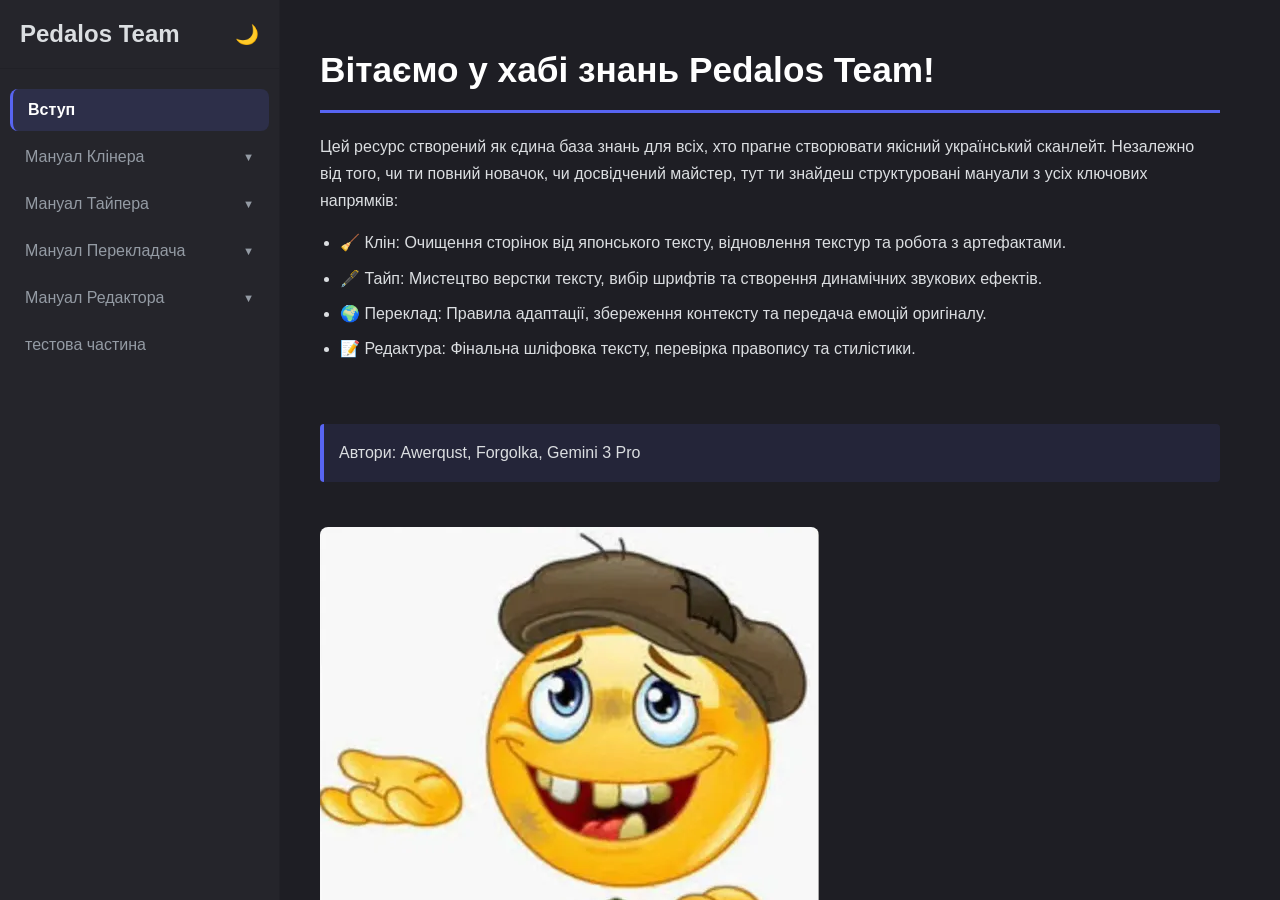
==== commit 60cd7446: "Add files via upload" ====
--- a/index.html
+++ b/index.html
@@ -1,4 +1,4 @@
-<!-- педалос тім хаб ver. 1.2 -->
+<!-- педалос тім хаб ver. 1.3 -->
 <!DOCTYPE html>
 <html lang="uk">
 <head>
@@ -20,7 +20,7 @@
         <aside class="sidebar">
             <div class="sidebar-header">
                 <div style="display: flex; justify-content: space-between; align-items: center;">
-                    <h2>Pedalos Team</h2>
+                    <h2 onclick="window.location.href='index.html'" style="cursor: pointer;" title="На головну">Pedalos Team</h2>
                     <button id="theme-btn" class="theme-toggle-btn" onclick="toggleTheme()" title="Змінити тему">🌙</button>
                 </div>
                 <button class="close-menu-mobile" onclick="toggleMobileMenu(false)" style="float:right; background:none; border:none; color:var(--text-main); font-size:1.5rem; display:none;">✕</button>
@@ -72,9 +72,43 @@
 
     <style>
         @media (max-width: 768px) {
+            .sidebar-header {
+                display: flex;
+                flex-direction: column;
+                align-items: flex-start;
+            }
+
+                .sidebar-header > div {
+                    width: 100%;
+                    margin-bottom: 10px;
+                }
+
             .close-menu-mobile {
                 display: block !important;
+                position: absolute;
+                top: 15px;
+                right: 15px;
             }
+        }
+
+        /* --- Анімація переходу між підролями --- */
+        @keyframes fadeInSlide {
+            from {
+                opacity: 0;
+                transform: translateY(15px);
+            }
+
+            to {
+                opacity: 1;
+                transform: translateY(0);
+            }
+        }
+
+        /* Застосовуємо анімацію до карток, вмісту статичних сторінок та банера */
+        #guides-grid > *,
+        #static-content > *,
+        .featured-banner:not(.hidden) {
+            animation: fadeInSlide 0.4s ease-out forwards;
         }
     </style>
 </body>
--- a/css/style.css
+++ b/css/style.css
@@ -24,6 +24,13 @@
     --accent: #4752c4;
 }
 
+    /* ЗАПОБІЖНИК: Скасовує жорстко прописаний білий колір в HTML-тегах data.js для світлої теми */
+    body.light-theme *[style*="color: rgb(255, 255, 255)"],
+    body.light-theme *[style*="color: #ffffff"],
+    body.light-theme font[color="#ffffff"] {
+        color: var(--text-heading) !important;
+    }
+
 * {
     box-sizing: border-box;
     margin: 0;
@@ -44,6 +51,19 @@
     display: flex;
     width: 100%;
     height: 100%;
+}
+
+/* --- Спільна анімація появи контенту --- */
+@keyframes fadeInSlide {
+    from {
+        opacity: 0;
+        transform: translateY(15px);
+    }
+
+    to {
+        opacity: 1;
+        transform: translateY(0);
+    }
 }
 
 /* --- SIDEBAR --- */
@@ -91,14 +111,30 @@
 
     .nav-item.active {
         background: rgba(88, 101, 242, 0.15);
-        color: #ffffff;
+        color: var(--accent); /* Колір адаптовано для читабельності в обох темах */
         border-left: 3px solid var(--accent);
-    }
-
+        font-weight: bold;
+    }
+
+/* Повертаємо білий колір лише для темної теми */
+body:not(.light-theme) .nav-item.active {
+    color: #ffffff;
+}
+
+/* Анімація підменю */
 .sub-nav-list {
     margin-left: 12px;
+    max-height: 0;
     overflow: hidden;
-}
+    opacity: 0;
+    transition: max-height 0.4s ease, opacity 0.4s ease;
+}
+
+    .sub-nav-list.open {
+        max-height: 500px;
+        opacity: 1;
+        margin-bottom: 10px;
+    }
 
 .sub-item {
     font-size: 0.9rem;
@@ -132,6 +168,7 @@
     flex-grow: 1;
     padding: 40px;
     overflow-y: auto;
+    /* Анімація буде перезапускатись через JS */
 }
 
 .page-header {
@@ -171,7 +208,7 @@
     width: 100%;
     background: var(--bg-banner);
     border-radius: 16px;
-    height: 240px;
+    min-height: 240px;
     display: flex;
     -webkit-mask-image: linear-gradient(to right, transparent 0%, black 18%, black 92%, transparent 100%);
     mask-image: linear-gradient(to right, transparent 0%, black 18%, black 92%, transparent 100%);
@@ -181,7 +218,7 @@
 .banner-char {
     position: absolute;
     left: 20px;
-    bottom: 0; /* Виправлено: тепер персонаж не вилазить за межі знизу */
+    bottom: 0;
     height: 320px;
     z-index: 10;
     object-fit: contain;
@@ -307,6 +344,7 @@
 
 .guide-card {
     display: flex;
+    flex-direction: column;
     align-items: stretch;
     background: var(--bg-card);
     border-radius: var(--radius);
@@ -314,20 +352,29 @@
     cursor: pointer;
     transition: 0.2s;
     border: 1px solid rgba(255, 255, 255, 0.05);
-    height: 90px;
-}
-
-    /* Ховер для карток: Темна тема (яскраве синє світіння) */
+    min-height: 90px;
+}
+
     .guide-card:hover {
         transform: translateY(-3px);
-        box-shadow: 0 8px 20px rgba(88, 101, 242, 0.25); /* Синє світіння */
-        border-color: rgba(88, 101, 242, 0.8); /* Яскравий синій бордер */
-    }
-
-/* Ховер для карток: Світла тема (залишаємо старий варіант) */
+        box-shadow: 0 8px 20px rgba(88, 101, 242, 0.25);
+        border-color: rgba(88, 101, 242, 0.8);
+    }
+
 body.light-theme .guide-card:hover {
-    box-shadow: 0 8px 15px rgba(0,0,0,0.2); /* Звичайна тінь */
-    border-color: rgba(88, 101, 242, 0.3); /* Тьмяний бордер */
+    box-shadow: 0 8px 15px rgba(0,0,0,0.2);
+    border-color: rgba(88, 101, 242, 0.3);
+}
+
+.card-preview {
+    width: 100%;
+    height: 140px;
+    object-fit: cover;
+}
+
+.card-content-wrap {
+    display: flex;
+    flex: 1;
 }
 
 .card-accent-block {
@@ -507,6 +554,24 @@
             left: 0;
         }
 
+    .sidebar-header {
+        display: flex;
+        flex-direction: column;
+        align-items: flex-start;
+    }
+
+        .sidebar-header > div {
+            width: 100%;
+            margin-bottom: 10px;
+        }
+
+    .close-menu-mobile {
+        display: block !important;
+        position: absolute;
+        top: 15px;
+        right: 15px;
+    }
+
     .main-content {
         padding: 70px 15px 20px;
     }
@@ -514,15 +579,23 @@
     .page-header.with-banner {
         margin-left: 0;
     }
-
     .featured-content-card {
-        -webkit-mask-image: none;
-        mask-image: none;
+        position: relative;
+        width: 100%;
+        background: var(--bg-banner);
+        border-radius: 16px;
+        min-height: 240px;
+        display: flex;
+        /* РОЗМИВАЄМО САМУ ПЛАШКУ: лівий край повністю прозорий під персонажем, плавно переходить у сірий ближче до тексту */
+        -webkit-mask-image: linear-gradient(to right, transparent 0%, transparent 15%, black 40%, black 100%);
+        mask-image: linear-gradient(to right, transparent 0%, transparent 15%, black 40%, black 100%);
     }
 
     .featured-inner-content {
         padding: 20px;
         flex-direction: column;
+        align-items: stretch;
+        gap: 20px;
     }
 
     .banner-char {
@@ -533,3 +606,74 @@
         width: 100%;
     }
 }
+/* --- Покращені анімації модального вікна (відкриття та закриття) --- */
+
+/* 1. Анімації для фону (Fade) */
+@keyframes fadeInOverlay {
+    from {
+        opacity: 0;
+    }
+
+    to {
+        opacity: 1;
+    }
+}
+
+@keyframes fadeOutOverlay {
+    from {
+        opacity: 1;
+    }
+
+    to {
+        opacity: 0;
+    }
+}
+
+/* 2. Анімації для самого вікна (Pop/Scale) */
+/* Відкриття: збільшується з легким відскоком */
+@keyframes popInModal {
+    from {
+        opacity: 0;
+        transform: scale(0.95) translateY(20px);
+    }
+
+    to {
+        opacity: 1;
+        transform: scale(1) translateY(0);
+    }
+}
+/* --- Покращені анімації модального вікна (відкриття та закриття) --- */
+
+/* 1. Анімації для фону (Fade) */
+@keyframes fadeInOverlay { from { opacity: 0; } to { opacity: 1; } }
+@keyframes fadeOutOverlay { from { opacity: 1; } to { opacity: 0; } }
+
+/* 2. Анімації для самого вікна (Pop/Scale) */
+/* Відкриття: збільшується з легким відскоком */
+@keyframes popInModal {
+    from { opacity: 0; transform: scale(0.95) translateY(20px); }
+    to { opacity: 1; transform: scale(1) translateY(0); }
+}
+/* Закриття: плавно здувається і падає вниз */
+@keyframes popOutModal {
+    from { opacity: 1; transform: scale(1) translateY(0); }
+    to { opacity: 0; transform: scale(0.9) translateY(15px); }
+}
+
+/* --- СТИЛІ ВІДКРИТТЯ (коли hidden немає) --- */
+.modal-overlay:not(.hidden) {
+    animation: fadeInOverlay 0.3s ease-out forwards;
+}
+
+.modal-overlay:not(.hidden) .modal-window {
+    animation: popInModal 0.3s cubic-bezier(0.175, 0.885, 0.32, 1.275) forwards;
+}
+
+/* --- СТИЛІ ЗАКРИТТЯ (спеціальний клас, який додає JS перед закриттям) --- */
+.modal-overlay.is-closing {
+    animation: fadeOutOverlay 0.3s ease-in forwards;
+}
+
+.modal-overlay.is-closing .modal-window {
+    animation: popOutModal 0.3s ease-in forwards;
+}
